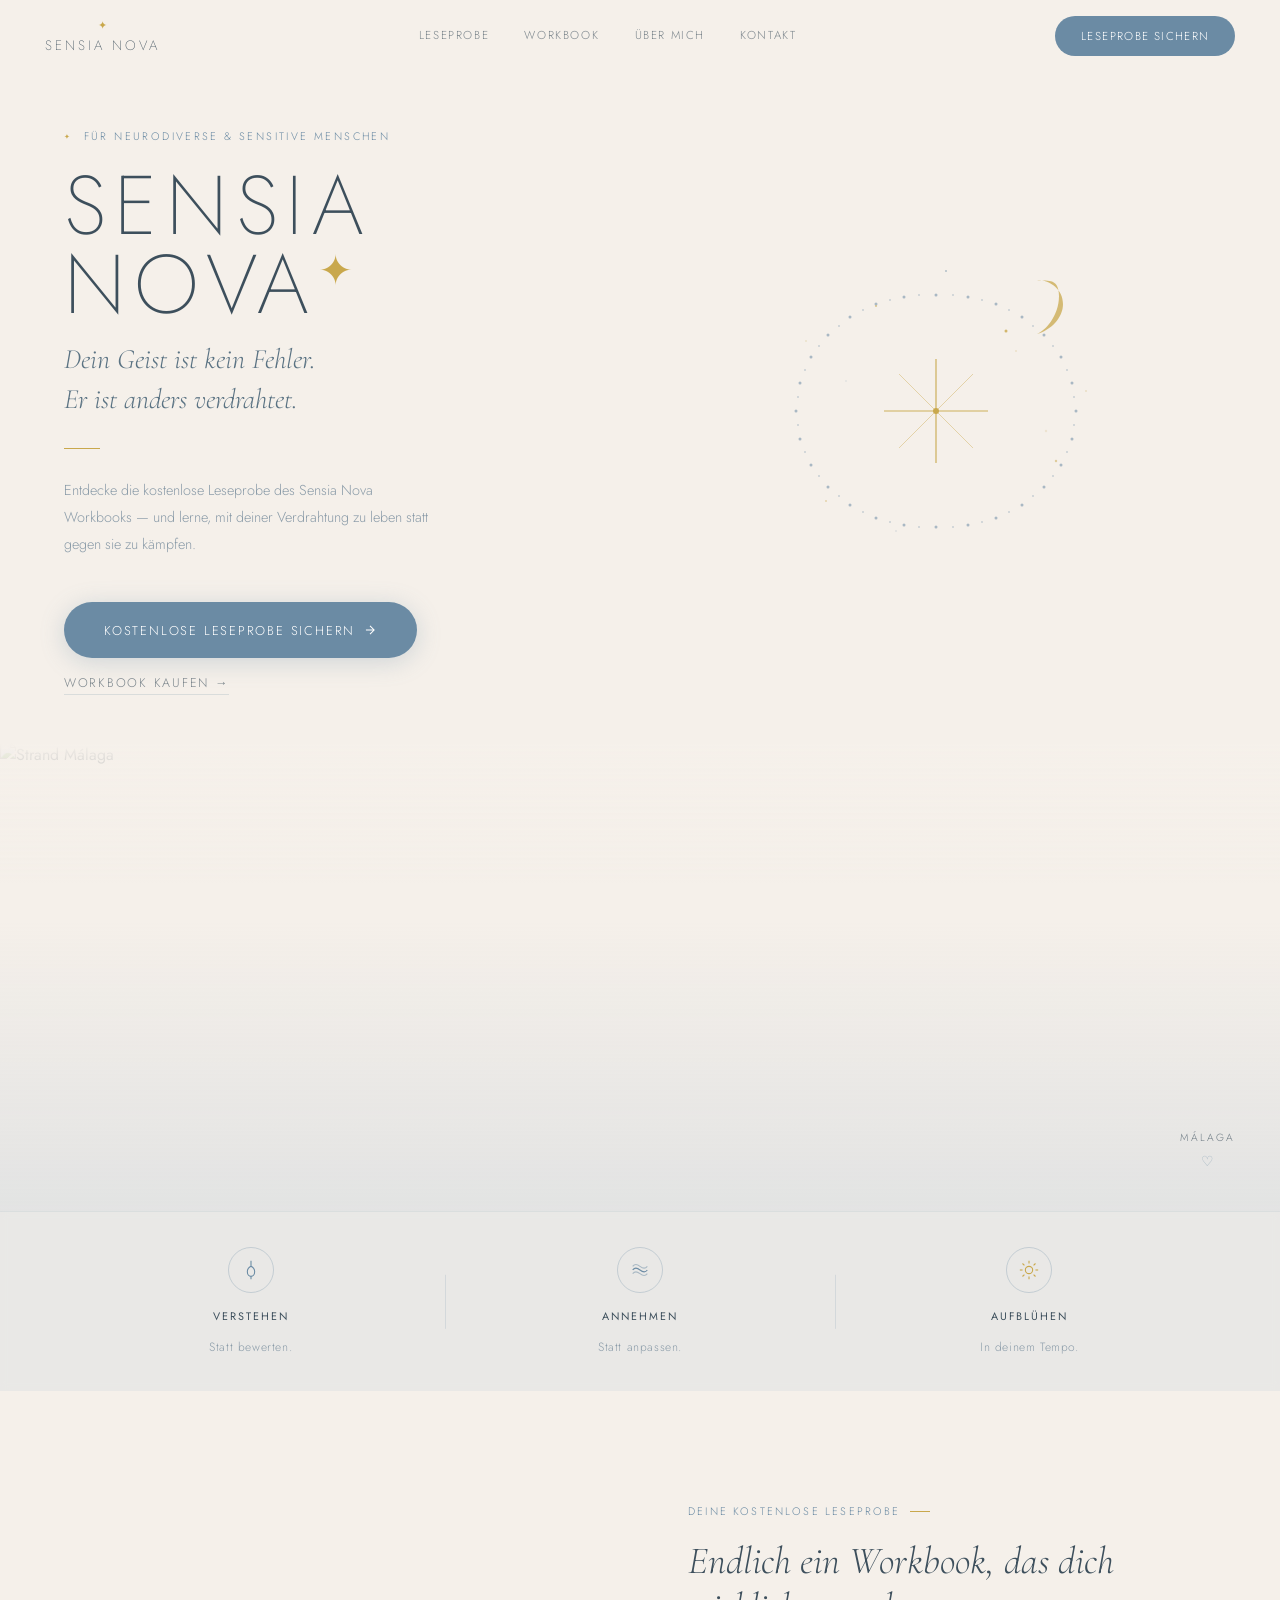
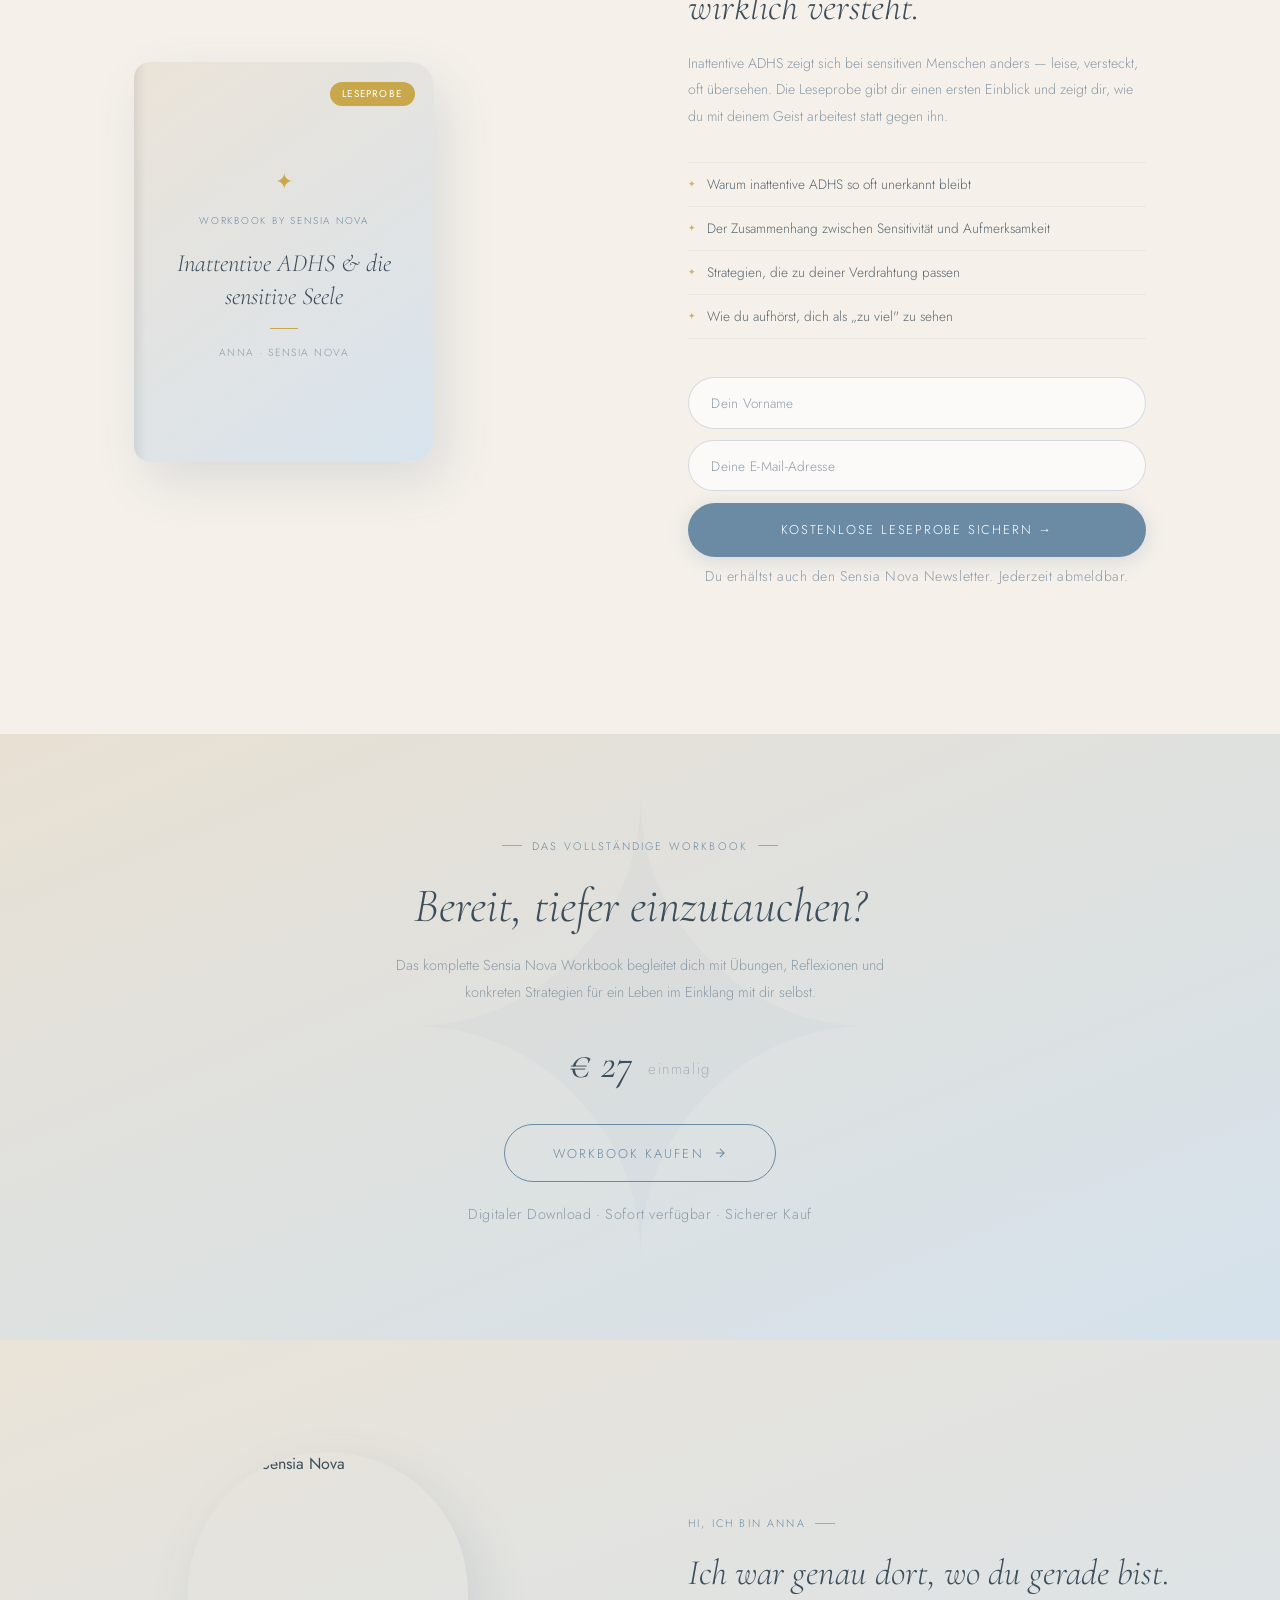
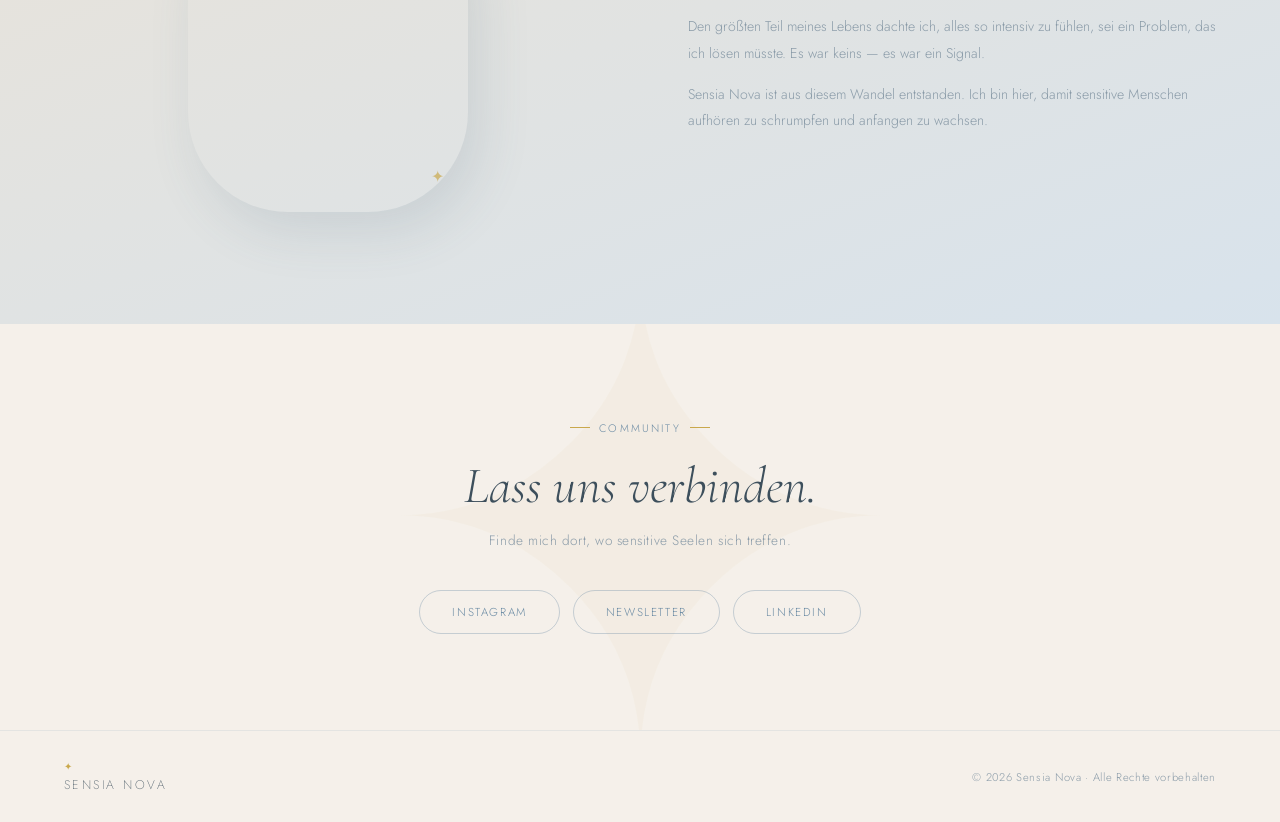
==== index.html @ acb49c39 "Improve Sensia Nova landing page for conversion - More emotional hero headline with Cormorant italic" ====
<!DOCTYPE html>
<html lang="de">
<head>
<meta charset="UTF-8"/>
<meta name="viewport" content="width=device-width, initial-scale=1.0"/>
<meta name="description" content="Sensia Nova – Für neurodiverse und sensitive Menschen. Kostenlose Workbook-Leseprobe sichern."/>
<title>Sensia Nova – Für sensitive & neurodiverse Menschen</title>
<link rel="preconnect" href="https://fonts.googleapis.com"/>
<link rel="preconnect" href="https://fonts.gstatic.com" crossorigin/>
<link href="https://fonts.googleapis.com/css2?family=Cormorant+Garamond:ital,wght@0,300;0,400;1,300&family=Jost:wght@200;300;400&display=swap" rel="stylesheet"/>
<style>
/* ============================================================
   RESET & VARIABLES
   ============================================================ */
*{margin:0;padding:0;box-sizing:border-box}
:root{
  --cream:#F5F0EA;
  --cream2:#EDE7DE;
  --blue-slate:#6B8BA4;
  --blue-dark:#4A6578;
  --gold:#C9A84C;
  --gold-light:#E8D5A0;
  --text:#3D4F5C;
  --muted:#8A9BA8;
  --nav-h:72px;
}
html{scroll-behavior:smooth}
body{font-family:'Jost',sans-serif;background:var(--cream);color:var(--text);overflow-x:hidden}

/* ============================================================
   SCROLL ANIMATIONS
   ============================================================ */
.fade-up{
  opacity:0;
  transform:translateY(24px);
  transition:opacity 0.65s ease, transform 0.65s ease;
}
.fade-up.visible{opacity:1;transform:translateY(0)}

/* staggered siblings */
.fade-up:nth-child(2){transition-delay:0.08s}
.fade-up:nth-child(3){transition-delay:0.16s}
.fade-up:nth-child(4){transition-delay:0.24s}
.fade-up:nth-child(5){transition-delay:0.32s}

@media(prefers-reduced-motion:reduce){
  .fade-up{opacity:1;transform:none;transition:none}
}

/* ============================================================
   NAVIGATION — sticky, blurs on scroll
   ============================================================ */
nav{
  position:fixed;top:0;left:0;right:0;z-index:200;
  height:var(--nav-h);
  padding:0 2.8rem;
  display:flex;align-items:center;justify-content:space-between;
  background:rgba(245,240,234,0);
  backdrop-filter:blur(0px);
  transition:background 0.35s, backdrop-filter 0.35s, box-shadow 0.35s;
}
nav.scrolled{
  background:rgba(245,240,234,0.93);
  backdrop-filter:blur(14px);
  box-shadow:0 1px 0 rgba(107,139,164,0.12);
}

.nav-brand{display:flex;flex-direction:column;align-items:flex-start;gap:0;text-decoration:none}
.nav-star{color:var(--gold);font-size:0.7rem;margin-bottom:0.1rem;display:block;text-align:center;width:100%}
.nav-logo{font-family:'Jost',sans-serif;font-weight:200;font-size:0.85rem;letter-spacing:0.22em;text-transform:uppercase;color:var(--text)}

.nav-links{display:flex;gap:2.2rem;align-items:center}
.nav-links a{
  font-size:0.72rem;font-weight:300;letter-spacing:0.14em;text-transform:uppercase;
  color:var(--text);text-decoration:none;opacity:0.65;
  transition:opacity 0.2s;
  position:relative;padding-bottom:3px;
}
.nav-links a::after{
  content:'';position:absolute;bottom:0;left:0;right:0;height:1px;
  background:var(--gold);transform:scaleX(0);transform-origin:left;
  transition:transform 0.25s;
}
.nav-links a:hover{opacity:1}
.nav-links a.active{opacity:1}
.nav-links a.active::after{transform:scaleX(1)}

.nav-cta-link{
  background:var(--blue-slate);color:#fff;
  font-size:0.72rem;font-weight:300;letter-spacing:0.12em;text-transform:uppercase;
  padding:0.72rem 1.6rem;border-radius:999px;text-decoration:none;
  transition:background 0.2s, transform 0.2s;white-space:nowrap;
}
.nav-cta-link:hover{background:var(--blue-dark);transform:translateY(-1px)}

/* Hamburger */
.hamburger{
  display:none;flex-direction:column;gap:5px;
  cursor:pointer;padding:6px;background:none;border:none;
}
.hamburger span{
  display:block;width:22px;height:1px;
  background:var(--text);
  transition:transform 0.26s, opacity 0.26s;
}
.hamburger.open span:nth-child(1){transform:translateY(6px) rotate(45deg)}
.hamburger.open span:nth-child(2){opacity:0;transform:scaleX(0)}
.hamburger.open span:nth-child(3){transform:translateY(-6px) rotate(-45deg)}

/* Mobile drawer — uses visibility so CSS transitions work */
.nav-drawer{
  display:flex;flex-direction:column;gap:1.6rem;
  position:fixed;top:var(--nav-h);left:0;right:0;z-index:199;
  background:rgba(245,240,234,0.97);backdrop-filter:blur(16px);
  padding:2rem 2rem 2.5rem;
  border-bottom:1px solid rgba(107,139,164,0.12);
  visibility:hidden;opacity:0;transform:translateY(-6px);
  transition:opacity 0.22s, transform 0.22s, visibility 0.22s;
  pointer-events:none;
}
.nav-drawer.open{visibility:visible;opacity:1;transform:translateY(0);pointer-events:all}
.nav-drawer a{
  font-size:0.9rem;font-weight:300;letter-spacing:0.14em;text-transform:uppercase;
  color:var(--text);text-decoration:none;opacity:0.75;
}
.nav-drawer .nav-cta-link{text-align:center;margin-top:0.5rem;padding:1rem}

/* ============================================================
   HERO
   ============================================================ */
.hero{position:relative;display:flex;flex-direction:column;overflow:hidden}

.hero-top{
  padding:calc(var(--nav-h) + 3.5rem) 4rem 3rem;
  display:grid;grid-template-columns:1fr 1fr;
  align-items:center;gap:2rem;
  position:relative;z-index:2;
}

/* Emotional headline area */
.hero-eyebrow{
  font-size:0.68rem;font-weight:300;letter-spacing:0.22em;text-transform:uppercase;
  color:var(--blue-slate);margin-bottom:1.4rem;
  display:flex;align-items:center;gap:0.7rem;
}
.hero-eyebrow::before{content:'✦';color:var(--gold);font-size:0.65em}

.hero-title{
  font-family:'Jost',sans-serif;font-weight:200;
  font-size:clamp(3.2rem,6.5vw,5.5rem);
  line-height:0.95;letter-spacing:0.1em;text-transform:uppercase;
  color:var(--text);margin-bottom:1rem;
}
.hero-title-star{color:var(--gold);font-size:0.5em;vertical-align:super;margin-left:2px}

.hero-subtitle{
  font-family:'Cormorant Garamond',serif;font-style:italic;font-weight:300;
  font-size:clamp(1.25rem,2.2vw,1.75rem);line-height:1.4;
  color:var(--blue-dark);margin-bottom:1.8rem;opacity:0.9;
}

.hero-rule{width:36px;height:1px;background:var(--gold);margin-bottom:1.8rem}

.hero-sub{
  font-size:0.9rem;font-weight:300;color:var(--muted);
  line-height:1.85;margin-bottom:2.8rem;max-width:380px;
}

/* Dual CTAs */
.hero-ctas{display:flex;flex-direction:column;gap:1rem;align-items:flex-start}

.btn-primary{
  display:inline-flex;align-items:center;gap:0.5rem;
  background:var(--blue-slate);color:#fff;
  font-family:'Jost',sans-serif;font-size:0.8rem;font-weight:300;
  letter-spacing:0.14em;text-transform:uppercase;
  padding:1.15rem 2.5rem;border-radius:999px;text-decoration:none;
  transition:background 0.25s, transform 0.2s, box-shadow 0.25s;
  box-shadow:0 4px 24px rgba(107,139,164,0.28);
}
.btn-primary:hover{background:var(--blue-dark);transform:translateY(-2px);box-shadow:0 8px 32px rgba(107,139,164,0.38)}
.btn-primary svg{width:14px;height:14px;flex-shrink:0}

.btn-ghost{
  display:inline-flex;align-items:center;gap:0.4rem;
  color:var(--text);opacity:0.65;
  font-family:'Jost',sans-serif;font-size:0.78rem;font-weight:300;
  letter-spacing:0.14em;text-transform:uppercase;text-decoration:none;
  transition:opacity 0.2s, color 0.2s;
  padding-bottom:2px;
  border-bottom:1px solid rgba(107,139,164,0.3);
}
.btn-ghost:hover{opacity:1;color:var(--blue-dark);border-color:var(--blue-dark)}

/* Celestial column */
.hero-right{
  display:flex;align-items:center;justify-content:center;
  position:relative;height:340px;
}
.celestial{
  position:absolute;top:50%;left:50%;
  transform:translate(-50%,-50%);
  animation:float 9s ease-in-out infinite;
}
@keyframes float{
  0%,100%{transform:translate(-50%,-50%)}
  50%{transform:translate(-50%,calc(-50% - 10px))}
}

/* Beach — significantly taller on desktop */
.hero-beach{
  position:relative;z-index:1;
  height:52vh;min-height:380px;
  overflow:hidden;
}
.hero-beach::before{
  content:'';position:absolute;top:0;left:0;right:0;height:140px;
  background:linear-gradient(to bottom,var(--cream),transparent);
  z-index:2;
}
.beach-img{
  width:100%;height:100%;
  object-fit:cover;object-position:center 22%;
  filter:brightness(1.05) saturate(0.75);
}
.beach-overlay{
  position:absolute;inset:0;
  background:linear-gradient(to bottom,transparent 38%,rgba(180,195,210,0.28) 100%);
  z-index:1;
}
.malaga-tag{
  position:absolute;bottom:2.5rem;right:2.8rem;z-index:3;
  display:flex;flex-direction:column;align-items:center;gap:0.35rem;
}
.malaga-label{font-size:0.65rem;font-weight:300;letter-spacing:0.2em;text-transform:uppercase;color:var(--text);opacity:0.7}
.malaga-heart{color:var(--blue-slate);font-size:0.9rem;opacity:0.55}

/* ============================================================
   PILLARS
   ============================================================ */
.pillars{
  background:rgba(180,200,215,0.18);backdrop-filter:blur(4px);
  padding:2.2rem 3.5rem;
  display:grid;grid-template-columns:repeat(3,1fr);
  border-top:1px solid rgba(107,139,164,0.12);
}
.pillar{display:flex;flex-direction:column;align-items:center;gap:0.9rem;padding:0 1rem;position:relative}
.pillar+.pillar::before{content:'';position:absolute;left:0;top:50%;transform:translateY(-50%);height:50%;width:1px;background:rgba(107,139,164,0.18)}
.pillar-icon{width:46px;height:46px;border-radius:50%;border:1px solid rgba(107,139,164,0.3);display:flex;align-items:center;justify-content:center}
.pillar-title{font-size:0.68rem;font-weight:400;letter-spacing:0.18em;text-transform:uppercase;color:var(--text)}
.pillar-sub{font-size:0.75rem;font-weight:300;color:var(--muted);letter-spacing:0.05em}

/* ============================================================
   FREEBIE / LESEPROBE
   ============================================================ */
.freebie{
  padding:7rem 4rem;
  display:grid;grid-template-columns:1fr 1fr;gap:6rem;
  align-items:center;max-width:1140px;margin:0 auto;
}

.guide-card{
  background:linear-gradient(145deg,#EBE3D8,#D8E4EE);
  border-radius:16px 24px 24px 16px;
  aspect-ratio:3/4;max-width:300px;
  display:flex;flex-direction:column;align-items:center;justify-content:center;
  padding:3rem 2rem;
  position:relative;overflow:hidden;
  box-shadow:12px 20px 52px rgba(74,101,120,0.14);
  transition:transform 0.35s, box-shadow 0.35s;
}
.guide-card:hover{transform:translateY(-5px);box-shadow:12px 30px 64px rgba(74,101,120,0.2)}
.guide-card::before{content:'';position:absolute;left:0;top:0;bottom:0;width:12px;background:linear-gradient(to right,rgba(0,0,0,0.07),transparent)}
.guide-card-star{color:var(--gold);font-size:1.4rem;margin-bottom:1rem}
.guide-card-tag{font-size:0.62rem;font-weight:300;letter-spacing:0.18em;text-transform:uppercase;color:var(--blue-slate);margin-bottom:1.2rem}
.guide-card-title{font-family:'Cormorant Garamond',serif;font-style:italic;font-weight:300;font-size:1.55rem;line-height:1.3;color:var(--text);text-align:center;margin-bottom:1rem}
.guide-card-rule{width:28px;height:1px;background:var(--gold);margin:0 auto 1rem}
.guide-card-by{font-size:0.65rem;font-weight:300;letter-spacing:0.14em;text-transform:uppercase;color:var(--muted)}
.guide-card-badge{
  position:absolute;top:1.2rem;right:1.2rem;
  background:var(--gold);color:#fff;
  font-size:0.62rem;font-weight:400;letter-spacing:0.12em;text-transform:uppercase;
  padding:0.3rem 0.8rem;border-radius:999px;
}

.freebie-text .eyebrow{font-size:0.68rem;font-weight:300;letter-spacing:0.2em;text-transform:uppercase;color:var(--blue-slate);margin-bottom:1.2rem;display:flex;align-items:center;gap:0.6rem}
.freebie-text .eyebrow::after{content:'';display:block;width:20px;height:1px;background:var(--gold)}
.freebie-text h2{font-family:'Cormorant Garamond',serif;font-style:italic;font-weight:300;font-size:clamp(1.9rem,3vw,2.75rem);line-height:1.2;color:var(--text);margin-bottom:1.2rem}
.freebie-text p{font-size:0.88rem;font-weight:300;color:var(--muted);line-height:1.9;margin-bottom:2rem}
.feat-list{list-style:none;margin-bottom:2.4rem}
.feat-list li{font-size:0.85rem;font-weight:300;color:var(--text);padding:0.72rem 0;border-bottom:1px solid rgba(107,139,164,0.1);display:flex;align-items:center;gap:0.7rem;opacity:0.85}
.feat-list li:first-child{border-top:1px solid rgba(107,139,164,0.1)}
.feat-star{color:var(--gold);font-size:0.55rem;flex-shrink:0}

/* Opt-in form */
.optin{display:flex;flex-direction:column;gap:0.7rem}
.optin input{
  font-family:'Jost',sans-serif;font-size:0.85rem;font-weight:300;
  padding:0.92rem 1.4rem;
  border:1px solid rgba(107,139,164,0.28);
  background:rgba(255,255,255,0.65);
  color:var(--text);border-radius:999px;outline:none;
  transition:border-color 0.2s, background 0.2s;letter-spacing:0.02em;
}
.optin input:focus{border-color:var(--blue-slate);background:rgba(255,255,255,0.9)}
.optin input::placeholder{color:var(--muted)}

.btn-optin{
  background:var(--blue-slate);color:#fff;
  font-family:'Jost',sans-serif;font-size:0.8rem;font-weight:300;
  letter-spacing:0.14em;text-transform:uppercase;
  padding:1.1rem 1.6rem;border-radius:999px;border:none;cursor:pointer;
  transition:background 0.25s, transform 0.2s, box-shadow 0.25s;
  box-shadow:0 4px 20px rgba(107,139,164,0.22);
}
.btn-optin:hover{background:var(--blue-dark);transform:translateY(-1px);box-shadow:0 8px 28px rgba(107,139,164,0.32)}
.btn-optin:disabled{opacity:0.55;cursor:not-allowed;transform:none}

.optin-note{font-size:0.7rem;color:var(--muted);font-weight:300;margin-top:0.4rem;text-align:center;letter-spacing:0.04em}

.success-msg{
  display:none;padding:1.5rem;
  background:rgba(201,168,76,0.07);
  border:1px solid rgba(201,168,76,0.25);
  border-radius:14px;text-align:center;
  font-size:0.88rem;color:var(--gold);font-weight:300;
  letter-spacing:0.04em;line-height:1.7;
}
.success-msg a{
  display:inline-block;margin-top:1rem;
  font-size:0.75rem;letter-spacing:0.12em;text-transform:uppercase;
  color:var(--blue-slate);text-decoration:none;
  border-bottom:1px solid rgba(107,139,164,0.35);padding-bottom:2px;
}
.error-msg{
  display:none;padding:0.8rem 1.1rem;
  background:rgba(160,70,70,0.05);
  border:1px solid rgba(160,70,70,0.18);
  border-radius:8px;
  font-size:0.78rem;color:#7A4040;font-weight:300;letter-spacing:0.02em;
}

/* ============================================================
   BUY WORKBOOK
   ============================================================ */
.buy-section{
  background:linear-gradient(158deg,#E8E0D3,#D5E2EC);
  padding:6.5rem 4rem;
  display:flex;flex-direction:column;align-items:center;
  text-align:center;position:relative;overflow:hidden;
}
.buy-section::before{
  content:'✦';position:absolute;top:50%;left:50%;
  transform:translate(-50%,-50%);
  font-size:38rem;color:rgba(107,139,164,0.04);
  pointer-events:none;line-height:1;
}
.buy-eyebrow{
  font-size:0.68rem;font-weight:300;letter-spacing:0.2em;text-transform:uppercase;
  color:var(--blue-slate);margin-bottom:1.4rem;
  display:flex;align-items:center;justify-content:center;gap:0.6rem;
  position:relative;z-index:1;
}
.buy-eyebrow::before,.buy-eyebrow::after{content:'';display:block;width:20px;height:1px;background:var(--gold)}
.buy-section h2{
  font-family:'Cormorant Garamond',serif;font-style:italic;font-weight:300;
  font-size:clamp(2rem,3.8vw,3rem);line-height:1.25;
  color:var(--text);margin-bottom:1rem;
  max-width:620px;position:relative;z-index:1;
}
.buy-section p{
  font-size:0.9rem;font-weight:300;color:var(--muted);
  line-height:1.85;margin-bottom:0.5rem;
  max-width:500px;position:relative;z-index:1;
}
.buy-price{
  font-family:'Cormorant Garamond',serif;font-style:italic;
  font-size:2.6rem;color:var(--text);
  margin:1.6rem 0 2.2rem;position:relative;z-index:1;opacity:0.85;
}
.buy-price span{
  font-size:0.95rem;font-style:normal;
  font-family:'Jost',sans-serif;font-weight:200;
  letter-spacing:0.1em;color:var(--muted);
  vertical-align:middle;margin-left:6px;
}
.btn-buy{
  display:inline-flex;align-items:center;gap:0.6rem;
  border:1.5px solid var(--blue-slate);color:var(--blue-slate);
  font-family:'Jost',sans-serif;font-size:0.8rem;font-weight:300;
  letter-spacing:0.16em;text-transform:uppercase;
  padding:1.15rem 3rem;border-radius:999px;text-decoration:none;
  transition:all 0.25s;position:relative;z-index:1;
}
.btn-buy:hover{background:var(--blue-slate);color:#fff;transform:translateY(-2px);box-shadow:0 8px 32px rgba(107,139,164,0.28)}
.btn-buy svg{width:14px;height:14px;flex-shrink:0}
.buy-note{font-size:0.7rem;color:var(--muted);margin-top:1.2rem;letter-spacing:0.04em;position:relative;z-index:1}

/* ============================================================
   ABOUT
   ============================================================ */
.about{
  background:linear-gradient(160deg,#EAE3D8,#D8E3EC);
  padding:7rem 4rem;
  display:grid;grid-template-columns:1fr 1fr;gap:6rem;
  align-items:center;max-width:100%;
}
.about-img-wrap{display:flex;justify-content:center}
.about-img{
  width:280px;height:360px;
  border-radius:140px 140px 100px 100px;
  overflow:hidden;position:relative;
  box-shadow:12px 20px 52px rgba(74,101,120,0.14);
}
.about-img img{width:100%;height:100%;object-fit:cover;object-position:center top}
.about-img::after{content:'✦';position:absolute;bottom:1.5rem;right:1.5rem;color:rgba(201,168,76,0.7);font-size:1rem}
.about-text .eyebrow{font-size:0.68rem;font-weight:300;letter-spacing:0.2em;text-transform:uppercase;color:var(--blue-slate);margin-bottom:1.2rem;display:flex;align-items:center;gap:0.6rem}
.about-text .eyebrow::after{content:'';display:block;width:20px;height:1px;background:var(--gold)}
.about-text h2{font-family:'Cormorant Garamond',serif;font-style:italic;font-weight:300;font-size:clamp(1.8rem,2.8vw,2.6rem);line-height:1.2;color:var(--text);margin-bottom:1.2rem}
.about-text p{font-size:0.88rem;font-weight:300;color:var(--muted);line-height:1.9;margin-bottom:0.9rem}

/* ============================================================
   CONNECT
   ============================================================ */
.connect{padding:6rem 2rem;text-align:center;background:var(--cream);position:relative;overflow:hidden}
.connect-star-bg{position:absolute;top:50%;left:50%;transform:translate(-50%,-50%);opacity:0.04;font-size:40rem;color:var(--gold);pointer-events:none;line-height:1}
.connect .eyebrow{font-size:0.68rem;font-weight:300;letter-spacing:0.2em;text-transform:uppercase;color:var(--blue-slate);margin-bottom:1.2rem;display:flex;align-items:center;justify-content:center;gap:0.6rem;position:relative;z-index:1}
.connect .eyebrow::before,.connect .eyebrow::after{content:'';display:block;width:20px;height:1px;background:var(--gold)}
.connect h2{font-family:'Cormorant Garamond',serif;font-style:italic;font-weight:300;font-size:clamp(2rem,4vw,3.2rem);color:var(--text);margin-bottom:0.8rem;position:relative;z-index:1}
.connect p{font-size:0.85rem;font-weight:300;color:var(--muted);margin-bottom:2.5rem;letter-spacing:0.04em;position:relative;z-index:1}
.social-row{display:flex;gap:0.8rem;justify-content:center;flex-wrap:wrap;position:relative;z-index:1}
.social-btn{
  color:var(--blue-slate);font-size:0.72rem;font-weight:300;
  letter-spacing:0.14em;text-transform:uppercase;
  padding:0.82rem 2rem;border-radius:999px;text-decoration:none;
  border:1px solid rgba(107,139,164,0.35);
  transition:all 0.25s;
}
.social-btn:hover{background:var(--blue-slate);color:#fff;border-color:var(--blue-slate);transform:translateY(-1px)}

/* ============================================================
   FOOTER
   ============================================================ */
footer{
  padding:1.8rem 4rem;border-top:1px solid rgba(107,139,164,0.12);
  display:flex;align-items:center;justify-content:space-between;
  background:var(--cream);
}
.footer-brand{display:flex;flex-direction:column;align-items:flex-start}
.footer-star{color:var(--gold);font-size:0.6rem;margin-bottom:0.1rem}
.footer-logo{font-size:0.78rem;font-weight:200;letter-spacing:0.2em;text-transform:uppercase;color:var(--text)}
.footer-copy{font-size:0.7rem;color:var(--muted);font-weight:300;letter-spacing:0.06em}

/* ============================================================
   MOBILE — preserve original look, improve UX
   ============================================================ */
@media(max-width:768px){
  :root{--nav-h:60px}

  nav{padding:0 1.2rem}
  .nav-links,.nav-cta-link{display:none}
  .hamburger{display:flex}

  .hero-top{
    grid-template-columns:1fr;
    padding:calc(var(--nav-h) + 2.5rem) 1.6rem 2.2rem;
    gap:0;
  }
  .hero-right{height:270px;margin-bottom:0.5rem}
  .hero-subtitle{font-size:1.2rem}
  .hero-sub{max-width:100%;margin-bottom:2rem}
  .hero-ctas{align-items:stretch;width:100%}
  .btn-primary,.btn-ghost{justify-content:center;text-align:center}
  .btn-primary{padding:1.15rem 1.5rem;width:100%}
  .btn-ghost{width:100%;border:1px solid rgba(107,139,164,0.28);border-radius:999px;padding:0.9rem 1.5rem;justify-content:center;opacity:0.8}

  /* Beach: restore original mobile height */
  .hero-beach{height:280px;min-height:0}

  .pillars{padding:1.5rem 1.2rem}
  .pillar-sub{display:none}

  .freebie{
    grid-template-columns:1fr;
    padding:5rem 1.6rem;gap:2.8rem;max-width:100%;
  }
  .guide-card{max-width:100%;aspect-ratio:unset;padding:2.5rem 2rem}

  .buy-section{padding:5rem 1.6rem}
  .btn-buy{width:100%;justify-content:center}

  .about{
    grid-template-columns:1fr;
    padding:5rem 1.6rem;gap:3rem;max-width:100%;
  }
  .about-img{width:220px;height:280px;margin:0 auto}

  .connect{padding:5rem 1.6rem}
  footer{padding:1.5rem 1.6rem;flex-direction:column;gap:0.8rem;text-align:center}
  .footer-brand{align-items:center}
}

@media(max-width:420px){
  .hero-title{font-size:2.8rem}
  .pillars{grid-template-columns:repeat(3,1fr);gap:0}
}
</style>
</head>
<body>

<!-- NAV -->
<nav id="main-nav">
  <a href="#" class="nav-brand">
    <span class="nav-star">✦</span>
    <span class="nav-logo">Sensia Nova</span>
  </a>
  <div class="nav-links">
    <a href="#leseprobe" data-section="leseprobe">Leseprobe</a>
    <a href="#workbook" data-section="workbook">Workbook</a>
    <a href="#about" data-section="about">Über mich</a>
    <a href="#connect" data-section="connect">Kontakt</a>
  </div>
  <a href="#leseprobe" class="nav-cta-link">Leseprobe sichern</a>
  <button class="hamburger" id="hamburger" aria-label="Menü" aria-expanded="false">
    <span></span><span></span><span></span>
  </button>
</nav>

<!-- MOBILE DRAWER -->
<nav class="nav-drawer" id="nav-drawer" aria-hidden="true">
  <a href="#leseprobe" class="drawer-link">Leseprobe</a>
  <a href="#workbook" class="drawer-link">Workbook</a>
  <a href="#about" class="drawer-link">Über mich</a>
  <a href="#connect" class="drawer-link">Kontakt</a>
  <a href="#leseprobe" class="nav-cta-link">Kostenlose Leseprobe sichern</a>
</nav>

<!-- HERO -->
<section class="hero" id="hero">
  <div class="hero-top">

    <div class="hero-left">
      <div class="hero-eyebrow">Für neurodiverse &amp; sensitive Menschen</div>
      <div class="hero-title">SENSIA<br/>NOVA<span class="hero-title-star">✦</span></div>
      <p class="hero-subtitle">Dein Geist ist kein Fehler.<br/>Er ist anders verdrahtet.</p>
      <div class="hero-rule"></div>
      <p class="hero-sub">Entdecke die kostenlose Leseprobe des Sensia Nova Workbooks — und lerne, mit deiner Verdrahtung zu leben statt gegen sie zu kämpfen.</p>
      <div class="hero-ctas">
        <a href="#leseprobe" class="btn-primary">
          Kostenlose Leseprobe sichern
          <svg viewBox="0 0 24 24" fill="none" stroke="currentColor" stroke-width="1.8"><path d="M5 12h14M12 5l7 7-7 7"/></svg>
        </a>
        <a href="#workbook" class="btn-ghost">Workbook kaufen →</a>
      </div>
    </div>

    <div class="hero-right">
      <!-- Celestial SVG — unchanged from original -->
      <svg class="celestial" width="380" height="380" viewBox="0 0 380 380" fill="none" xmlns="http://www.w3.org/2000/svg">
        <g opacity="0.55">
          <circle cx="330" cy="190" r="1.5" fill="#6B8BA4"/>
          <circle cx="326" cy="162" r="1.5" fill="#6B8BA4"/>
          <circle cx="315" cy="136" r="1.5" fill="#6B8BA4"/>
          <circle cx="298" cy="114" r="1.5" fill="#6B8BA4"/>
          <circle cx="276" cy="96"  r="1.5" fill="#6B8BA4"/>
          <circle cx="250" cy="83"  r="1.5" fill="#6B8BA4"/>
          <circle cx="222" cy="76"  r="1.5" fill="#6B8BA4"/>
          <circle cx="190" cy="74"  r="1.5" fill="#6B8BA4"/>
          <circle cx="158" cy="76"  r="1.5" fill="#6B8BA4"/>
          <circle cx="130" cy="83"  r="1.5" fill="#6B8BA4"/>
          <circle cx="104" cy="96"  r="1.5" fill="#6B8BA4"/>
          <circle cx="82"  cy="114" r="1.5" fill="#6B8BA4"/>
          <circle cx="65"  cy="136" r="1.5" fill="#6B8BA4"/>
          <circle cx="54"  cy="162" r="1.5" fill="#6B8BA4"/>
          <circle cx="50"  cy="190" r="1.5" fill="#6B8BA4"/>
          <circle cx="54"  cy="218" r="1.5" fill="#6B8BA4"/>
          <circle cx="65"  cy="244" r="1.5" fill="#6B8BA4"/>
          <circle cx="82"  cy="266" r="1.5" fill="#6B8BA4"/>
          <circle cx="104" cy="284" r="1.5" fill="#6B8BA4"/>
          <circle cx="130" cy="297" r="1.5" fill="#6B8BA4"/>
          <circle cx="158" cy="304" r="1.5" fill="#6B8BA4"/>
          <circle cx="190" cy="306" r="1.5" fill="#6B8BA4"/>
          <circle cx="222" cy="304" r="1.5" fill="#6B8BA4"/>
          <circle cx="250" cy="297" r="1.5" fill="#6B8BA4"/>
          <circle cx="276" cy="284" r="1.5" fill="#6B8BA4"/>
          <circle cx="298" cy="266" r="1.5" fill="#6B8BA4"/>
          <circle cx="315" cy="244" r="1.5" fill="#6B8BA4"/>
          <circle cx="326" cy="218" r="1.5" fill="#6B8BA4"/>
          <circle cx="328" cy="176" r="1" fill="#6B8BA4" opacity="0.6"/>
          <circle cx="321" cy="149" r="1" fill="#6B8BA4" opacity="0.6"/>
          <circle cx="307" cy="125" r="1" fill="#6B8BA4" opacity="0.6"/>
          <circle cx="287" cy="105" r="1" fill="#6B8BA4" opacity="0.6"/>
          <circle cx="263" cy="89"  r="1" fill="#6B8BA4" opacity="0.6"/>
          <circle cx="236" cy="79"  r="1" fill="#6B8BA4" opacity="0.6"/>
          <circle cx="207" cy="74"  r="1" fill="#6B8BA4" opacity="0.6"/>
          <circle cx="173" cy="74"  r="1" fill="#6B8BA4" opacity="0.6"/>
          <circle cx="144" cy="79"  r="1" fill="#6B8BA4" opacity="0.6"/>
          <circle cx="117" cy="89"  r="1" fill="#6B8BA4" opacity="0.6"/>
          <circle cx="93"  cy="105" r="1" fill="#6B8BA4" opacity="0.6"/>
          <circle cx="73"  cy="125" r="1" fill="#6B8BA4" opacity="0.6"/>
          <circle cx="59"  cy="149" r="1" fill="#6B8BA4" opacity="0.6"/>
          <circle cx="52"  cy="176" r="1" fill="#6B8BA4" opacity="0.6"/>
          <circle cx="52"  cy="204" r="1" fill="#6B8BA4" opacity="0.6"/>
          <circle cx="59"  cy="231" r="1" fill="#6B8BA4" opacity="0.6"/>
          <circle cx="73"  cy="255" r="1" fill="#6B8BA4" opacity="0.6"/>
          <circle cx="93"  cy="275" r="1" fill="#6B8BA4" opacity="0.6"/>
          <circle cx="117" cy="291" r="1" fill="#6B8BA4" opacity="0.6"/>
          <circle cx="144" cy="301" r="1" fill="#6B8BA4" opacity="0.6"/>
          <circle cx="173" cy="306" r="1" fill="#6B8BA4" opacity="0.6"/>
          <circle cx="207" cy="306" r="1" fill="#6B8BA4" opacity="0.6"/>
          <circle cx="236" cy="301" r="1" fill="#6B8BA4" opacity="0.6"/>
          <circle cx="263" cy="291" r="1" fill="#6B8BA4" opacity="0.6"/>
          <circle cx="287" cy="275" r="1" fill="#6B8BA4" opacity="0.6"/>
          <circle cx="307" cy="255" r="1" fill="#6B8BA4" opacity="0.6"/>
          <circle cx="321" cy="231" r="1" fill="#6B8BA4" opacity="0.6"/>
          <circle cx="328" cy="204" r="1" fill="#6B8BA4" opacity="0.6"/>
          <circle cx="270" cy="130" r="1"   fill="#C9A84C" opacity="0.4"/>
          <circle cx="300" cy="210" r="1.2" fill="#C9A84C" opacity="0.3"/>
          <circle cx="150" cy="310" r="1"   fill="#6B8BA4" opacity="0.3"/>
          <circle cx="100" cy="160" r="0.8" fill="#6B8BA4" opacity="0.4"/>
        </g>
        <g transform="translate(190,190)">
          <line x1="0" y1="-52" x2="0" y2="52" stroke="#C9A84C" stroke-width="1.2" opacity="0.9"/>
          <line x1="-52" y1="0" x2="52" y2="0" stroke="#C9A84C" stroke-width="1.2" opacity="0.9"/>
          <line x1="-37" y1="-37" x2="37" y2="37" stroke="#C9A84C" stroke-width="0.7" opacity="0.6"/>
          <line x1="37" y1="-37" x2="-37" y2="37" stroke="#C9A84C" stroke-width="0.7" opacity="0.6"/>
          <circle cx="0" cy="0" r="3" fill="#C9A84C"/>
        </g>
        <g transform="translate(295,75)">
          <path d="M18 0 C18 20,4 35,-4 38 C10 34,22 22,22 8 C22 -6,10 -16,-4 -16 C4 -14,18 -20,18 0Z" fill="#C9A84C" opacity="0.75"/>
        </g>
        <circle cx="260" cy="110" r="1.5" fill="#C9A84C" opacity="0.8"/>
        <circle cx="130" cy="85"  r="1"   fill="#C9A84C" opacity="0.6"/>
        <circle cx="310" cy="240" r="1.2" fill="#C9A84C" opacity="0.5"/>
        <circle cx="80"  cy="280" r="1"   fill="#C9A84C" opacity="0.4"/>
        <circle cx="200" cy="50"  r="1"   fill="#6B8BA4" opacity="0.5"/>
        <circle cx="340" cy="170" r="0.8" fill="#C9A84C" opacity="0.4"/>
        <circle cx="60"  cy="120" r="0.8" fill="#C9A84C" opacity="0.35"/>
      </svg>
    </div>

  </div><!-- /hero-top -->

  <!-- Beach photo — taller on desktop, original height preserved on mobile -->
  <div class="hero-beach">
    <img class="beach-img"
         src="https://res.cloudinary.com/dnisvqb31/image/upload/v1780766809/WhatsApp_Image_2026-06-06_at_19.16.33_osoymn.jpg"
         alt="Strand Málaga"
         loading="lazy"/>
    <div class="beach-overlay"></div>
    <div class="malaga-tag">
      <span class="malaga-label">Málaga</span>
      <span class="malaga-heart">♡</span>
    </div>
  </div>
</section>

<!-- PILLARS -->
<div class="pillars">
  <div class="pillar fade-up">
    <div class="pillar-icon">
      <svg width="22" height="22" viewBox="0 0 24 24" fill="none" stroke="#6B8BA4" stroke-width="1.2">
        <path d="M12 2 L12 8 M12 8 C12 8 8 10 8 14 C8 17 10 19 12 19 C14 19 16 17 16 14 C16 10 12 8 12 8Z"/>
        <line x1="12" y1="19" x2="12" y2="22"/>
      </svg>
    </div>
    <span class="pillar-title">Verstehen</span>
    <span class="pillar-sub">Statt bewerten.</span>
  </div>
  <div class="pillar fade-up">
    <div class="pillar-icon">
      <svg width="22" height="22" viewBox="0 0 24 24" fill="none" stroke="#6B8BA4" stroke-width="1.2">
        <path d="M4 12 Q7 8 12 12 Q17 16 20 12"/>
        <path d="M4 16 Q7 12 12 16 Q17 20 20 16" opacity="0.5"/>
        <path d="M4 8 Q7 4 12 8 Q17 12 20 8" opacity="0.5"/>
      </svg>
    </div>
    <span class="pillar-title">Annehmen</span>
    <span class="pillar-sub">Statt anpassen.</span>
  </div>
  <div class="pillar fade-up">
    <div class="pillar-icon">
      <svg width="22" height="22" viewBox="0 0 24 24" fill="none" stroke="#C9A84C" stroke-width="1.2">
        <circle cx="12" cy="12" r="4"/>
        <line x1="12" y1="2" x2="12" y2="5"/>
        <line x1="12" y1="19" x2="12" y2="22"/>
        <line x1="2" y1="12" x2="5" y2="12"/>
        <line x1="19" y1="12" x2="22" y2="12"/>
        <line x1="4.9" y1="4.9" x2="7" y2="7"/>
        <line x1="17" y1="17" x2="19.1" y2="19.1"/>
        <line x1="19.1" y1="4.9" x2="17" y2="7"/>
        <line x1="7" y1="17" x2="4.9" y2="19.1"/>
      </svg>
    </div>
    <span class="pillar-title">Aufblühen</span>
    <span class="pillar-sub">In deinem Tempo.</span>
  </div>
</div>

<!-- LESEPROBE -->
<section class="freebie" id="leseprobe">
  <div class="guide-card fade-up">
    <div class="guide-card-badge">Leseprobe</div>
    <div class="guide-card-star">✦</div>
    <div class="guide-card-tag">Workbook by Sensia Nova</div>
    <div class="guide-card-title">Inattentive ADHS &amp; die sensitive Seele</div>
    <div class="guide-card-rule"></div>
    <div class="guide-card-by">Anna · Sensia Nova</div>
  </div>
  <div class="freebie-text">
    <div class="eyebrow fade-up">Deine kostenlose Leseprobe</div>
    <h2 class="fade-up">Endlich ein Workbook, das dich wirklich versteht.</h2>
    <p class="fade-up">Inattentive ADHS zeigt sich bei sensitiven Menschen anders — leise, versteckt, oft übersehen. Die Leseprobe gibt dir einen ersten Einblick und zeigt dir, wie du mit deinem Geist arbeitest statt gegen ihn.</p>
    <ul class="feat-list fade-up">
      <li><span class="feat-star">✦</span>Warum inattentive ADHS so oft unerkannt bleibt</li>
      <li><span class="feat-star">✦</span>Der Zusammenhang zwischen Sensitivität und Aufmerksamkeit</li>
      <li><span class="feat-star">✦</span>Strategien, die zu deiner Verdrahtung passen</li>
      <li><span class="feat-star">✦</span>Wie du aufhörst, dich als „zu viel" zu sehen</li>
    </ul>

    <div id="form-wrap">
      <div class="optin">
        <input type="text"  id="name-in"  placeholder="Dein Vorname"          autocomplete="given-name"/>
        <input type="email" id="email-in" placeholder="Deine E-Mail-Adresse"  autocomplete="email"/>
        <button class="btn-optin" id="submit-btn" onclick="subscribe()">
          Kostenlose Leseprobe sichern →
        </button>
      </div>
      <p class="optin-note">Du erhältst auch den Sensia Nova Newsletter. Jederzeit abmeldbar.</p>
      <div class="error-msg" id="error-msg"></div>
    </div>

    <div class="success-msg" id="success-msg">
      ✦ &nbsp;Schau in dein Postfach — deine Leseprobe ist unterwegs.<br/>
      <span style="font-size:0.78rem;opacity:0.7;display:block;margin-top:0.4rem">Bereit für das vollständige Workbook?</span>
      <a href="#workbook">Workbook kaufen →</a>
    </div>
  </div>
</section>

<!-- BUY WORKBOOK -->
<section class="buy-section" id="workbook">
  <div class="buy-eyebrow fade-up">Das vollständige Workbook</div>
  <h2 class="fade-up">Bereit, tiefer einzutauchen?</h2>
  <p class="fade-up">Das komplette Sensia Nova Workbook begleitet dich mit Übungen, Reflexionen und konkreten Strategien für ein Leben im Einklang mit dir selbst.</p>
  <!-- UPDATE price and href before launch -->
  <div class="buy-price fade-up">€ 27 <span>einmalig</span></div>
  <a href="#" class="btn-buy fade-up">
    Workbook kaufen
    <svg width="14" height="14" viewBox="0 0 24 24" fill="none" stroke="currentColor" stroke-width="1.8"><path d="M5 12h14M12 5l7 7-7 7"/></svg>
  </a>
  <p class="buy-note fade-up">Digitaler Download · Sofort verfügbar · Sicherer Kauf</p>
</section>

<!-- ABOUT -->
<section class="about" id="about">
  <div class="about-img-wrap fade-up">
    <div class="about-img">
      <img src="https://res.cloudinary.com/dnisvqb31/image/upload/v1780766809/WhatsApp_Image_2026-06-06_at_19.24.30_mxhvn8.jpg"
           alt="Anna – Sensia Nova"
           loading="lazy"/>
    </div>
  </div>
  <div class="about-text">
    <div class="eyebrow fade-up">Hi, ich bin Anna</div>
    <h2 class="fade-up">Ich war genau dort, wo du gerade bist.</h2>
    <p class="fade-up">Den größten Teil meines Lebens dachte ich, alles so intensiv zu fühlen, sei ein Problem, das ich lösen müsste. Es war keins — es war ein Signal.</p>
    <p class="fade-up">Sensia Nova ist aus diesem Wandel entstanden. Ich bin hier, damit sensitive Menschen aufhören zu schrumpfen und anfangen zu wachsen.</p>
  </div>
</section>

<!-- CONNECT -->
<section class="connect" id="connect">
  <div class="connect-star-bg">✦</div>
  <div class="eyebrow fade-up">Community</div>
  <h2 class="fade-up">Lass uns verbinden.</h2>
  <p class="fade-up">Finde mich dort, wo sensitive Seelen sich treffen.</p>
  <div class="social-row fade-up">
    <a href="#" class="social-btn">Instagram</a>
    <a href="#" class="social-btn">Newsletter</a>
    <a href="#" class="social-btn">LinkedIn</a>
  </div>
</section>

<footer>
  <div class="footer-brand">
    <span class="footer-star">✦</span>
    <span class="footer-logo">Sensia Nova</span>
  </div>
  <div class="footer-copy">© 2026 Sensia Nova · Alle Rechte vorbehalten</div>
</footer>

<script>
/* =====================================================
   NAV — scroll blur + hamburger
   ===================================================== */
(function(){
  var nav    = document.getElementById('main-nav');
  var burger = document.getElementById('hamburger');
  var drawer = document.getElementById('nav-drawer');

  window.addEventListener('scroll', function(){
    nav.classList.toggle('scrolled', window.scrollY > 30);
  }, {passive: true});

  burger.addEventListener('click', function(){
    var open = burger.classList.toggle('open');
    drawer.classList.toggle('open', open);
    burger.setAttribute('aria-expanded', open);
    drawer.setAttribute('aria-hidden', !open);
  });

  document.querySelectorAll('#nav-drawer a').forEach(function(a){
    a.addEventListener('click', function(){
      burger.classList.remove('open');
      drawer.classList.remove('open');
      burger.setAttribute('aria-expanded', 'false');
      drawer.setAttribute('aria-hidden', 'true');
    });
  });
})();

/* =====================================================
   NAV — active section highlight
   ===================================================== */
(function(){
  var links = document.querySelectorAll('.nav-links a[data-section]');
  var obs = new IntersectionObserver(function(entries){
    entries.forEach(function(e){
      if(e.isIntersecting){
        links.forEach(function(l){
          l.classList.toggle('active', l.dataset.section === e.target.id);
        });
      }
    });
  }, {rootMargin: '-30% 0px -60% 0px'});

  document.querySelectorAll('section[id]').forEach(function(s){ obs.observe(s); });
})();

/* =====================================================
   SCROLL ANIMATIONS
   ===================================================== */
(function(){
  if(!window.IntersectionObserver) return;
  var obs = new IntersectionObserver(function(entries){
    entries.forEach(function(e){
      if(e.isIntersecting){
        e.target.classList.add('visible');
        obs.unobserve(e.target);
      }
    });
  }, {rootMargin: '0px 0px -50px 0px', threshold: 0.1});

  document.querySelectorAll('.fade-up').forEach(function(el){ obs.observe(el); });
})();

/* =====================================================
   MAILERLITE FORM
   Replace ML_API_KEY and ML_GROUP_ID with your values.
   Find them at: https://app.mailerlite.com/integrations/api
   ===================================================== */
var ML_API_KEY  = 'YOUR_MAILERLITE_API_KEY';  /* ← replace */
var ML_GROUP_ID = 'YOUR_GROUP_ID';            /* ← replace */

function subscribe(){
  var nameEl  = document.getElementById('name-in');
  var emailEl = document.getElementById('email-in');
  var btn     = document.getElementById('submit-btn');
  var errEl   = document.getElementById('error-msg');
  var name    = nameEl.value.trim();
  var email   = emailEl.value.trim();

  errEl.style.display = 'none';

  if(!name){  showErr('Bitte gib deinen Vornamen ein.');  nameEl.focus();  return; }
  if(!email || !/\S+@\S+\.\S+/.test(email)){
    showErr('Bitte gib eine gültige E-Mail-Adresse ein.'); emailEl.focus(); return;
  }

  btn.disabled = true;
  btn.textContent = 'Einen Moment …';

  fetch('https://connect.mailerlite.com/api/subscribers', {
    method: 'POST',
    headers:{
      'Content-Type':'application/json',
      'Authorization':'Bearer ' + ML_API_KEY,
      'Accept':'application/json'
    },
    body: JSON.stringify({email: email, fields:{name: name}, groups:[ML_GROUP_ID]})
  })
  .then(function(res){
    if(res.ok || res.status === 200 || res.status === 201){
      document.getElementById('form-wrap').style.display   = 'none';
      document.getElementById('success-msg').style.display = 'block';
    } else {
      return res.json().then(function(d){
        showErr(d.message || 'Es ist ein Fehler aufgetreten. Bitte versuch es erneut.');
      });
    }
  })
  .catch(function(){
    showErr('Verbindungsfehler. Bitte versuch es erneut.');
  })
  .finally(function(){
    if(btn.disabled){ btn.disabled = false; btn.textContent = 'Kostenlose Leseprobe sichern →'; }
  });
}

function showErr(msg){
  var el = document.getElementById('error-msg');
  el.textContent = msg;
  el.style.display = 'block';
}

/* Enter-key support */
document.getElementById('name-in').addEventListener('keydown', function(e){
  if(e.key === 'Enter') document.getElementById('email-in').focus();
});
document.getElementById('email-in').addEventListener('keydown', function(e){
  if(e.key === 'Enter') subscribe();
});
</script>
</body>
</html>
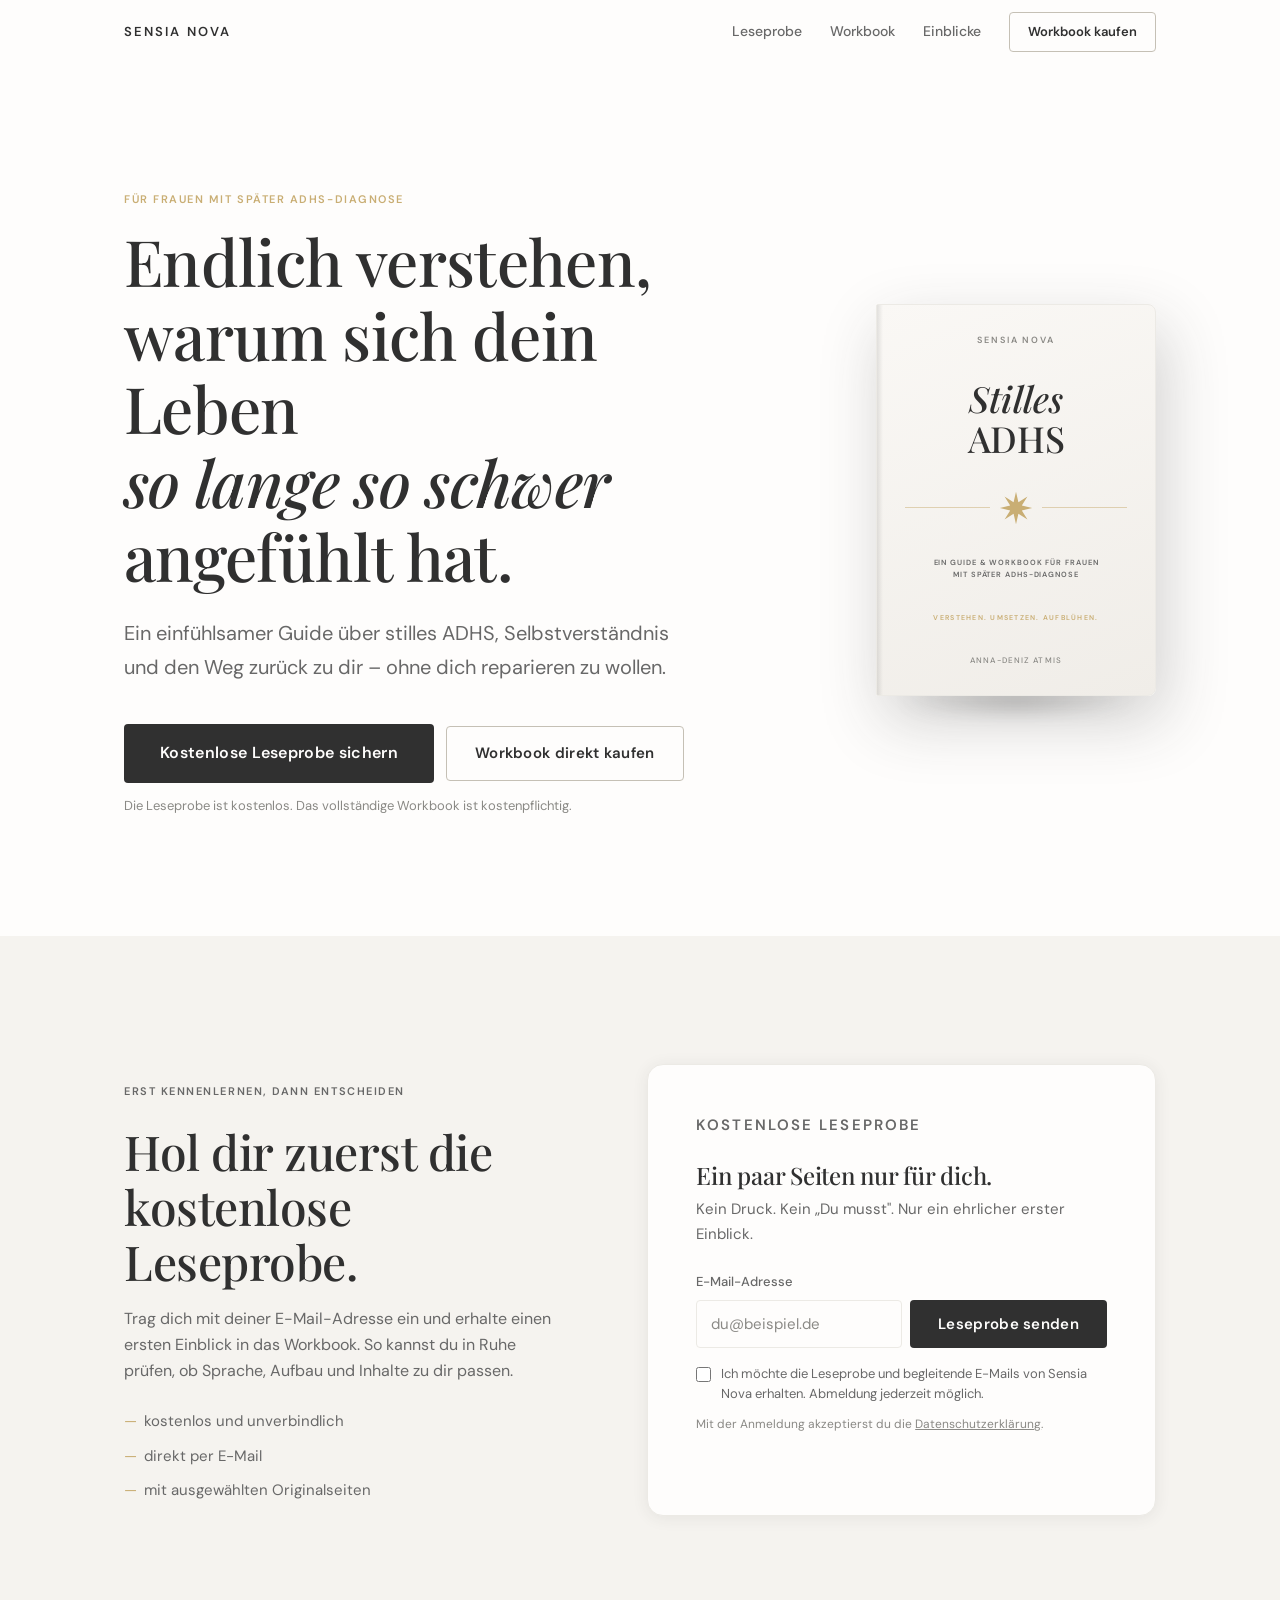
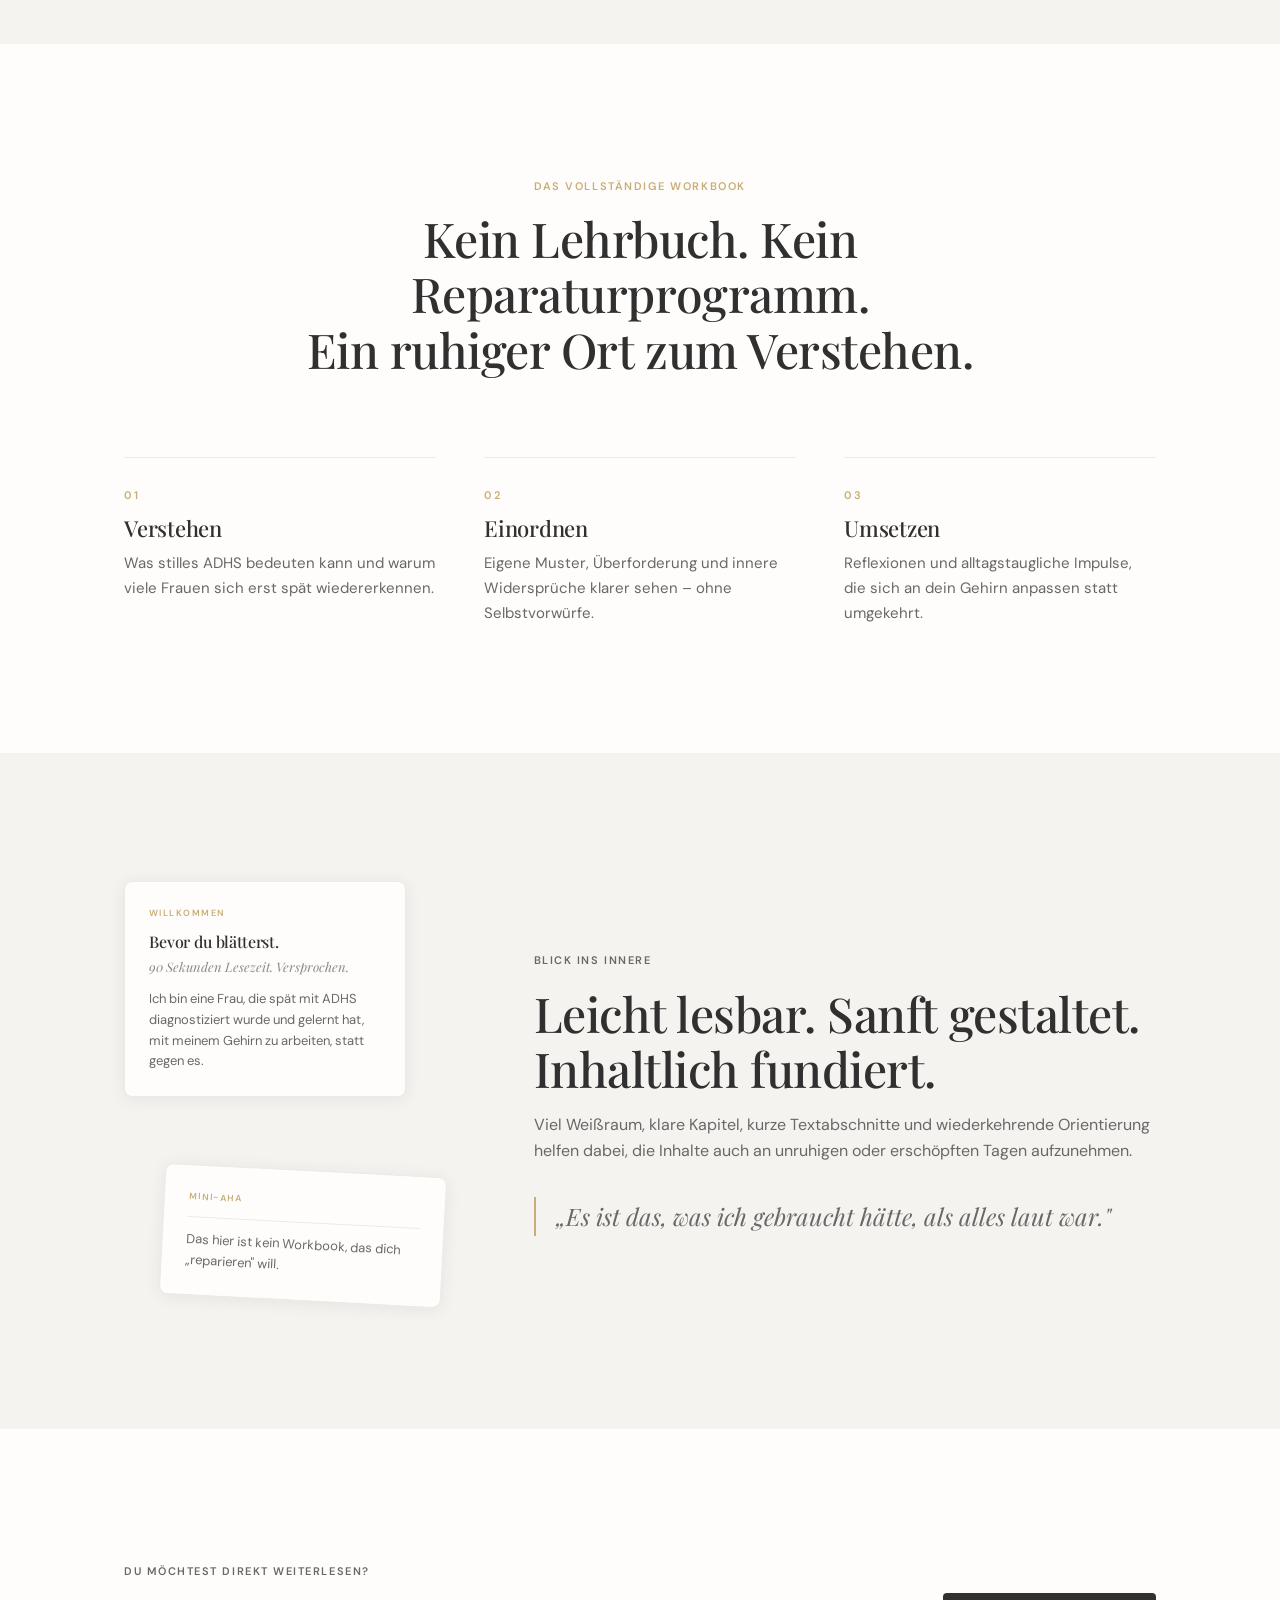
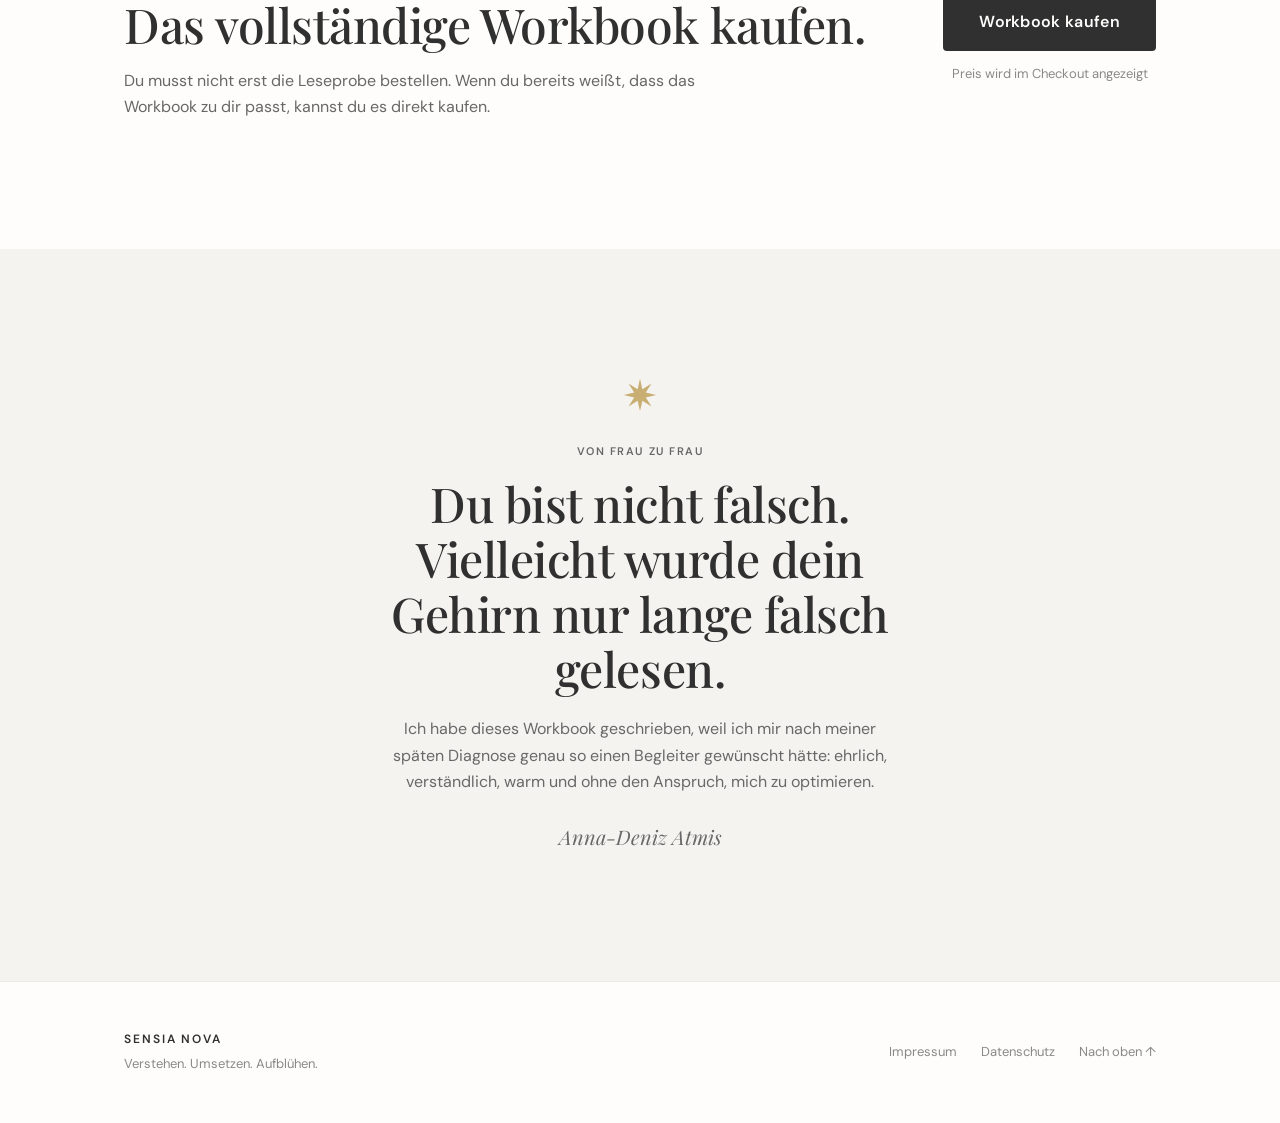
==== commit ccca2680: "Add complete Sensia Nova landing page for Hostinger deployment Production-ready landing page for 'St" ====
--- a/index.html
+++ b/index.html
@@ -1,926 +1,146 @@
-<!DOCTYPE html>
+<!doctype html>
 <html lang="de">
 <head>
-<meta charset="UTF-8"/>
-<meta name="viewport" content="width=device-width, initial-scale=1.0"/>
-<meta name="description" content="Sensia Nova – Für neurodiverse und sensitive Menschen. Kostenlose Workbook-Leseprobe sichern."/>
-<title>Sensia Nova – Für sensitive & neurodiverse Menschen</title>
-<link rel="preconnect" href="https://fonts.googleapis.com"/>
-<link rel="preconnect" href="https://fonts.gstatic.com" crossorigin/>
-<link href="https://fonts.googleapis.com/css2?family=Cormorant+Garamond:ital,wght@0,300;0,400;1,300&family=Jost:wght@200;300;400&display=swap" rel="stylesheet"/>
-<style>
-/* ============================================================
-   RESET & VARIABLES
-   ============================================================ */
-*{margin:0;padding:0;box-sizing:border-box}
-:root{
-  --cream:#F5F0EA;
-  --cream2:#EDE7DE;
-  --blue-slate:#6B8BA4;
-  --blue-dark:#4A6578;
-  --gold:#C9A84C;
-  --gold-light:#E8D5A0;
-  --text:#3D4F5C;
-  --muted:#8A9BA8;
-  --nav-h:72px;
-}
-html{scroll-behavior:smooth}
-body{font-family:'Jost',sans-serif;background:var(--cream);color:var(--text);overflow-x:hidden}
-
-/* ============================================================
-   SCROLL ANIMATIONS
-   ============================================================ */
-.fade-up{
-  opacity:0;
-  transform:translateY(24px);
-  transition:opacity 0.65s ease, transform 0.65s ease;
-}
-.fade-up.visible{opacity:1;transform:translateY(0)}
-
-/* staggered siblings */
-.fade-up:nth-child(2){transition-delay:0.08s}
-.fade-up:nth-child(3){transition-delay:0.16s}
-.fade-up:nth-child(4){transition-delay:0.24s}
-.fade-up:nth-child(5){transition-delay:0.32s}
-
-@media(prefers-reduced-motion:reduce){
-  .fade-up{opacity:1;transform:none;transition:none}
-}
-
-/* ============================================================
-   NAVIGATION — sticky, blurs on scroll
-   ============================================================ */
-nav{
-  position:fixed;top:0;left:0;right:0;z-index:200;
-  height:var(--nav-h);
-  padding:0 2.8rem;
-  display:flex;align-items:center;justify-content:space-between;
-  background:rgba(245,240,234,0);
-  backdrop-filter:blur(0px);
-  transition:background 0.35s, backdrop-filter 0.35s, box-shadow 0.35s;
-}
-nav.scrolled{
-  background:rgba(245,240,234,0.93);
-  backdrop-filter:blur(14px);
-  box-shadow:0 1px 0 rgba(107,139,164,0.12);
-}
-
-.nav-brand{display:flex;flex-direction:column;align-items:flex-start;gap:0;text-decoration:none}
-.nav-star{color:var(--gold);font-size:0.7rem;margin-bottom:0.1rem;display:block;text-align:center;width:100%}
-.nav-logo{font-family:'Jost',sans-serif;font-weight:200;font-size:0.85rem;letter-spacing:0.22em;text-transform:uppercase;color:var(--text)}
-
-.nav-links{display:flex;gap:2.2rem;align-items:center}
-.nav-links a{
-  font-size:0.72rem;font-weight:300;letter-spacing:0.14em;text-transform:uppercase;
-  color:var(--text);text-decoration:none;opacity:0.65;
-  transition:opacity 0.2s;
-  position:relative;padding-bottom:3px;
-}
-.nav-links a::after{
-  content:'';position:absolute;bottom:0;left:0;right:0;height:1px;
-  background:var(--gold);transform:scaleX(0);transform-origin:left;
-  transition:transform 0.25s;
-}
-.nav-links a:hover{opacity:1}
-.nav-links a.active{opacity:1}
-.nav-links a.active::after{transform:scaleX(1)}
-
-.nav-cta-link{
-  background:var(--blue-slate);color:#fff;
-  font-size:0.72rem;font-weight:300;letter-spacing:0.12em;text-transform:uppercase;
-  padding:0.72rem 1.6rem;border-radius:999px;text-decoration:none;
-  transition:background 0.2s, transform 0.2s;white-space:nowrap;
-}
-.nav-cta-link:hover{background:var(--blue-dark);transform:translateY(-1px)}
-
-/* Hamburger */
-.hamburger{
-  display:none;flex-direction:column;gap:5px;
-  cursor:pointer;padding:6px;background:none;border:none;
-}
-.hamburger span{
-  display:block;width:22px;height:1px;
-  background:var(--text);
-  transition:transform 0.26s, opacity 0.26s;
-}
-.hamburger.open span:nth-child(1){transform:translateY(6px) rotate(45deg)}
-.hamburger.open span:nth-child(2){opacity:0;transform:scaleX(0)}
-.hamburger.open span:nth-child(3){transform:translateY(-6px) rotate(-45deg)}
-
-/* Mobile drawer — uses visibility so CSS transitions work */
-.nav-drawer{
-  display:flex;flex-direction:column;gap:1.6rem;
-  position:fixed;top:var(--nav-h);left:0;right:0;z-index:199;
-  background:rgba(245,240,234,0.97);backdrop-filter:blur(16px);
-  padding:2rem 2rem 2.5rem;
-  border-bottom:1px solid rgba(107,139,164,0.12);
-  visibility:hidden;opacity:0;transform:translateY(-6px);
-  transition:opacity 0.22s, transform 0.22s, visibility 0.22s;
-  pointer-events:none;
-}
-.nav-drawer.open{visibility:visible;opacity:1;transform:translateY(0);pointer-events:all}
-.nav-drawer a{
-  font-size:0.9rem;font-weight:300;letter-spacing:0.14em;text-transform:uppercase;
-  color:var(--text);text-decoration:none;opacity:0.75;
-}
-.nav-drawer .nav-cta-link{text-align:center;margin-top:0.5rem;padding:1rem}
-
-/* ============================================================
-   HERO
-   ============================================================ */
-.hero{position:relative;display:flex;flex-direction:column;overflow:hidden}
-
-.hero-top{
-  padding:calc(var(--nav-h) + 3.5rem) 4rem 3rem;
-  display:grid;grid-template-columns:1fr 1fr;
-  align-items:center;gap:2rem;
-  position:relative;z-index:2;
-}
-
-/* Emotional headline area */
-.hero-eyebrow{
-  font-size:0.68rem;font-weight:300;letter-spacing:0.22em;text-transform:uppercase;
-  color:var(--blue-slate);margin-bottom:1.4rem;
-  display:flex;align-items:center;gap:0.7rem;
-}
-.hero-eyebrow::before{content:'✦';color:var(--gold);font-size:0.65em}
-
-.hero-title{
-  font-family:'Jost',sans-serif;font-weight:200;
-  font-size:clamp(3.2rem,6.5vw,5.5rem);
-  line-height:0.95;letter-spacing:0.1em;text-transform:uppercase;
-  color:var(--text);margin-bottom:1rem;
-}
-.hero-title-star{color:var(--gold);font-size:0.5em;vertical-align:super;margin-left:2px}
-
-.hero-subtitle{
-  font-family:'Cormorant Garamond',serif;font-style:italic;font-weight:300;
-  font-size:clamp(1.25rem,2.2vw,1.75rem);line-height:1.4;
-  color:var(--blue-dark);margin-bottom:1.8rem;opacity:0.9;
-}
-
-.hero-rule{width:36px;height:1px;background:var(--gold);margin-bottom:1.8rem}
-
-.hero-sub{
-  font-size:0.9rem;font-weight:300;color:var(--muted);
-  line-height:1.85;margin-bottom:2.8rem;max-width:380px;
-}
-
-/* Dual CTAs */
-.hero-ctas{display:flex;flex-direction:column;gap:1rem;align-items:flex-start}
-
-.btn-primary{
-  display:inline-flex;align-items:center;gap:0.5rem;
-  background:var(--blue-slate);color:#fff;
-  font-family:'Jost',sans-serif;font-size:0.8rem;font-weight:300;
-  letter-spacing:0.14em;text-transform:uppercase;
-  padding:1.15rem 2.5rem;border-radius:999px;text-decoration:none;
-  transition:background 0.25s, transform 0.2s, box-shadow 0.25s;
-  box-shadow:0 4px 24px rgba(107,139,164,0.28);
-}
-.btn-primary:hover{background:var(--blue-dark);transform:translateY(-2px);box-shadow:0 8px 32px rgba(107,139,164,0.38)}
-.btn-primary svg{width:14px;height:14px;flex-shrink:0}
-
-.btn-ghost{
-  display:inline-flex;align-items:center;gap:0.4rem;
-  color:var(--text);opacity:0.65;
-  font-family:'Jost',sans-serif;font-size:0.78rem;font-weight:300;
-  letter-spacing:0.14em;text-transform:uppercase;text-decoration:none;
-  transition:opacity 0.2s, color 0.2s;
-  padding-bottom:2px;
-  border-bottom:1px solid rgba(107,139,164,0.3);
-}
-.btn-ghost:hover{opacity:1;color:var(--blue-dark);border-color:var(--blue-dark)}
-
-/* Celestial column */
-.hero-right{
-  display:flex;align-items:center;justify-content:center;
-  position:relative;height:340px;
-}
-.celestial{
-  position:absolute;top:50%;left:50%;
-  transform:translate(-50%,-50%);
-  animation:float 9s ease-in-out infinite;
-}
-@keyframes float{
-  0%,100%{transform:translate(-50%,-50%)}
-  50%{transform:translate(-50%,calc(-50% - 10px))}
-}
-
-/* Beach — significantly taller on desktop */
-.hero-beach{
-  position:relative;z-index:1;
-  height:52vh;min-height:380px;
-  overflow:hidden;
-}
-.hero-beach::before{
-  content:'';position:absolute;top:0;left:0;right:0;height:140px;
-  background:linear-gradient(to bottom,var(--cream),transparent);
-  z-index:2;
-}
-.beach-img{
-  width:100%;height:100%;
-  object-fit:cover;object-position:center 22%;
-  filter:brightness(1.05) saturate(0.75);
-}
-.beach-overlay{
-  position:absolute;inset:0;
-  background:linear-gradient(to bottom,transparent 38%,rgba(180,195,210,0.28) 100%);
-  z-index:1;
-}
-.malaga-tag{
-  position:absolute;bottom:2.5rem;right:2.8rem;z-index:3;
-  display:flex;flex-direction:column;align-items:center;gap:0.35rem;
-}
-.malaga-label{font-size:0.65rem;font-weight:300;letter-spacing:0.2em;text-transform:uppercase;color:var(--text);opacity:0.7}
-.malaga-heart{color:var(--blue-slate);font-size:0.9rem;opacity:0.55}
-
-/* ============================================================
-   PILLARS
-   ============================================================ */
-.pillars{
-  background:rgba(180,200,215,0.18);backdrop-filter:blur(4px);
-  padding:2.2rem 3.5rem;
-  display:grid;grid-template-columns:repeat(3,1fr);
-  border-top:1px solid rgba(107,139,164,0.12);
-}
-.pillar{display:flex;flex-direction:column;align-items:center;gap:0.9rem;padding:0 1rem;position:relative}
-.pillar+.pillar::before{content:'';position:absolute;left:0;top:50%;transform:translateY(-50%);height:50%;width:1px;background:rgba(107,139,164,0.18)}
-.pillar-icon{width:46px;height:46px;border-radius:50%;border:1px solid rgba(107,139,164,0.3);display:flex;align-items:center;justify-content:center}
-.pillar-title{font-size:0.68rem;font-weight:400;letter-spacing:0.18em;text-transform:uppercase;color:var(--text)}
-.pillar-sub{font-size:0.75rem;font-weight:300;color:var(--muted);letter-spacing:0.05em}
-
-/* ============================================================
-   FREEBIE / LESEPROBE
-   ============================================================ */
-.freebie{
-  padding:7rem 4rem;
-  display:grid;grid-template-columns:1fr 1fr;gap:6rem;
-  align-items:center;max-width:1140px;margin:0 auto;
-}
-
-.guide-card{
-  background:linear-gradient(145deg,#EBE3D8,#D8E4EE);
-  border-radius:16px 24px 24px 16px;
-  aspect-ratio:3/4;max-width:300px;
-  display:flex;flex-direction:column;align-items:center;justify-content:center;
-  padding:3rem 2rem;
-  position:relative;overflow:hidden;
-  box-shadow:12px 20px 52px rgba(74,101,120,0.14);
-  transition:transform 0.35s, box-shadow 0.35s;
-}
-.guide-card:hover{transform:translateY(-5px);box-shadow:12px 30px 64px rgba(74,101,120,0.2)}
-.guide-card::before{content:'';position:absolute;left:0;top:0;bottom:0;width:12px;background:linear-gradient(to right,rgba(0,0,0,0.07),transparent)}
-.guide-card-star{color:var(--gold);font-size:1.4rem;margin-bottom:1rem}
-.guide-card-tag{font-size:0.62rem;font-weight:300;letter-spacing:0.18em;text-transform:uppercase;color:var(--blue-slate);margin-bottom:1.2rem}
-.guide-card-title{font-family:'Cormorant Garamond',serif;font-style:italic;font-weight:300;font-size:1.55rem;line-height:1.3;color:var(--text);text-align:center;margin-bottom:1rem}
-.guide-card-rule{width:28px;height:1px;background:var(--gold);margin:0 auto 1rem}
-.guide-card-by{font-size:0.65rem;font-weight:300;letter-spacing:0.14em;text-transform:uppercase;color:var(--muted)}
-.guide-card-badge{
-  position:absolute;top:1.2rem;right:1.2rem;
-  background:var(--gold);color:#fff;
-  font-size:0.62rem;font-weight:400;letter-spacing:0.12em;text-transform:uppercase;
-  padding:0.3rem 0.8rem;border-radius:999px;
-}
-
-.freebie-text .eyebrow{font-size:0.68rem;font-weight:300;letter-spacing:0.2em;text-transform:uppercase;color:var(--blue-slate);margin-bottom:1.2rem;display:flex;align-items:center;gap:0.6rem}
-.freebie-text .eyebrow::after{content:'';display:block;width:20px;height:1px;background:var(--gold)}
-.freebie-text h2{font-family:'Cormorant Garamond',serif;font-style:italic;font-weight:300;font-size:clamp(1.9rem,3vw,2.75rem);line-height:1.2;color:var(--text);margin-bottom:1.2rem}
-.freebie-text p{font-size:0.88rem;font-weight:300;color:var(--muted);line-height:1.9;margin-bottom:2rem}
-.feat-list{list-style:none;margin-bottom:2.4rem}
-.feat-list li{font-size:0.85rem;font-weight:300;color:var(--text);padding:0.72rem 0;border-bottom:1px solid rgba(107,139,164,0.1);display:flex;align-items:center;gap:0.7rem;opacity:0.85}
-.feat-list li:first-child{border-top:1px solid rgba(107,139,164,0.1)}
-.feat-star{color:var(--gold);font-size:0.55rem;flex-shrink:0}
-
-/* Opt-in form */
-.optin{display:flex;flex-direction:column;gap:0.7rem}
-.optin input{
-  font-family:'Jost',sans-serif;font-size:0.85rem;font-weight:300;
-  padding:0.92rem 1.4rem;
-  border:1px solid rgba(107,139,164,0.28);
-  background:rgba(255,255,255,0.65);
-  color:var(--text);border-radius:999px;outline:none;
-  transition:border-color 0.2s, background 0.2s;letter-spacing:0.02em;
-}
-.optin input:focus{border-color:var(--blue-slate);background:rgba(255,255,255,0.9)}
-.optin input::placeholder{color:var(--muted)}
-
-.btn-optin{
-  background:var(--blue-slate);color:#fff;
-  font-family:'Jost',sans-serif;font-size:0.8rem;font-weight:300;
-  letter-spacing:0.14em;text-transform:uppercase;
-  padding:1.1rem 1.6rem;border-radius:999px;border:none;cursor:pointer;
-  transition:background 0.25s, transform 0.2s, box-shadow 0.25s;
-  box-shadow:0 4px 20px rgba(107,139,164,0.22);
-}
-.btn-optin:hover{background:var(--blue-dark);transform:translateY(-1px);box-shadow:0 8px 28px rgba(107,139,164,0.32)}
-.btn-optin:disabled{opacity:0.55;cursor:not-allowed;transform:none}
-
-.optin-note{font-size:0.7rem;color:var(--muted);font-weight:300;margin-top:0.4rem;text-align:center;letter-spacing:0.04em}
-
-.success-msg{
-  display:none;padding:1.5rem;
-  background:rgba(201,168,76,0.07);
-  border:1px solid rgba(201,168,76,0.25);
-  border-radius:14px;text-align:center;
-  font-size:0.88rem;color:var(--gold);font-weight:300;
-  letter-spacing:0.04em;line-height:1.7;
-}
-.success-msg a{
-  display:inline-block;margin-top:1rem;
-  font-size:0.75rem;letter-spacing:0.12em;text-transform:uppercase;
-  color:var(--blue-slate);text-decoration:none;
-  border-bottom:1px solid rgba(107,139,164,0.35);padding-bottom:2px;
-}
-.error-msg{
-  display:none;padding:0.8rem 1.1rem;
-  background:rgba(160,70,70,0.05);
-  border:1px solid rgba(160,70,70,0.18);
-  border-radius:8px;
-  font-size:0.78rem;color:#7A4040;font-weight:300;letter-spacing:0.02em;
-}
-
-/* ============================================================
-   BUY WORKBOOK
-   ============================================================ */
-.buy-section{
-  background:linear-gradient(158deg,#E8E0D3,#D5E2EC);
-  padding:6.5rem 4rem;
-  display:flex;flex-direction:column;align-items:center;
-  text-align:center;position:relative;overflow:hidden;
-}
-.buy-section::before{
-  content:'✦';position:absolute;top:50%;left:50%;
-  transform:translate(-50%,-50%);
-  font-size:38rem;color:rgba(107,139,164,0.04);
-  pointer-events:none;line-height:1;
-}
-.buy-eyebrow{
-  font-size:0.68rem;font-weight:300;letter-spacing:0.2em;text-transform:uppercase;
-  color:var(--blue-slate);margin-bottom:1.4rem;
-  display:flex;align-items:center;justify-content:center;gap:0.6rem;
-  position:relative;z-index:1;
-}
-.buy-eyebrow::before,.buy-eyebrow::after{content:'';display:block;width:20px;height:1px;background:var(--gold)}
-.buy-section h2{
-  font-family:'Cormorant Garamond',serif;font-style:italic;font-weight:300;
-  font-size:clamp(2rem,3.8vw,3rem);line-height:1.25;
-  color:var(--text);margin-bottom:1rem;
-  max-width:620px;position:relative;z-index:1;
-}
-.buy-section p{
-  font-size:0.9rem;font-weight:300;color:var(--muted);
-  line-height:1.85;margin-bottom:0.5rem;
-  max-width:500px;position:relative;z-index:1;
-}
-.buy-price{
-  font-family:'Cormorant Garamond',serif;font-style:italic;
-  font-size:2.6rem;color:var(--text);
-  margin:1.6rem 0 2.2rem;position:relative;z-index:1;opacity:0.85;
-}
-.buy-price span{
-  font-size:0.95rem;font-style:normal;
-  font-family:'Jost',sans-serif;font-weight:200;
-  letter-spacing:0.1em;color:var(--muted);
-  vertical-align:middle;margin-left:6px;
-}
-.btn-buy{
-  display:inline-flex;align-items:center;gap:0.6rem;
-  border:1.5px solid var(--blue-slate);color:var(--blue-slate);
-  font-family:'Jost',sans-serif;font-size:0.8rem;font-weight:300;
-  letter-spacing:0.16em;text-transform:uppercase;
-  padding:1.15rem 3rem;border-radius:999px;text-decoration:none;
-  transition:all 0.25s;position:relative;z-index:1;
-}
-.btn-buy:hover{background:var(--blue-slate);color:#fff;transform:translateY(-2px);box-shadow:0 8px 32px rgba(107,139,164,0.28)}
-.btn-buy svg{width:14px;height:14px;flex-shrink:0}
-.buy-note{font-size:0.7rem;color:var(--muted);margin-top:1.2rem;letter-spacing:0.04em;position:relative;z-index:1}
-
-/* ============================================================
-   ABOUT
-   ============================================================ */
-.about{
-  background:linear-gradient(160deg,#EAE3D8,#D8E3EC);
-  padding:7rem 4rem;
-  display:grid;grid-template-columns:1fr 1fr;gap:6rem;
-  align-items:center;max-width:100%;
-}
-.about-img-wrap{display:flex;justify-content:center}
-.about-img{
-  width:280px;height:360px;
-  border-radius:140px 140px 100px 100px;
-  overflow:hidden;position:relative;
-  box-shadow:12px 20px 52px rgba(74,101,120,0.14);
-}
-.about-img img{width:100%;height:100%;object-fit:cover;object-position:center top}
-.about-img::after{content:'✦';position:absolute;bottom:1.5rem;right:1.5rem;color:rgba(201,168,76,0.7);font-size:1rem}
-.about-text .eyebrow{font-size:0.68rem;font-weight:300;letter-spacing:0.2em;text-transform:uppercase;color:var(--blue-slate);margin-bottom:1.2rem;display:flex;align-items:center;gap:0.6rem}
-.about-text .eyebrow::after{content:'';display:block;width:20px;height:1px;background:var(--gold)}
-.about-text h2{font-family:'Cormorant Garamond',serif;font-style:italic;font-weight:300;font-size:clamp(1.8rem,2.8vw,2.6rem);line-height:1.2;color:var(--text);margin-bottom:1.2rem}
-.about-text p{font-size:0.88rem;font-weight:300;color:var(--muted);line-height:1.9;margin-bottom:0.9rem}
-
-/* ============================================================
-   CONNECT
-   ============================================================ */
-.connect{padding:6rem 2rem;text-align:center;background:var(--cream);position:relative;overflow:hidden}
-.connect-star-bg{position:absolute;top:50%;left:50%;transform:translate(-50%,-50%);opacity:0.04;font-size:40rem;color:var(--gold);pointer-events:none;line-height:1}
-.connect .eyebrow{font-size:0.68rem;font-weight:300;letter-spacing:0.2em;text-transform:uppercase;color:var(--blue-slate);margin-bottom:1.2rem;display:flex;align-items:center;justify-content:center;gap:0.6rem;position:relative;z-index:1}
-.connect .eyebrow::before,.connect .eyebrow::after{content:'';display:block;width:20px;height:1px;background:var(--gold)}
-.connect h2{font-family:'Cormorant Garamond',serif;font-style:italic;font-weight:300;font-size:clamp(2rem,4vw,3.2rem);color:var(--text);margin-bottom:0.8rem;position:relative;z-index:1}
-.connect p{font-size:0.85rem;font-weight:300;color:var(--muted);margin-bottom:2.5rem;letter-spacing:0.04em;position:relative;z-index:1}
-.social-row{display:flex;gap:0.8rem;justify-content:center;flex-wrap:wrap;position:relative;z-index:1}
-.social-btn{
-  color:var(--blue-slate);font-size:0.72rem;font-weight:300;
-  letter-spacing:0.14em;text-transform:uppercase;
-  padding:0.82rem 2rem;border-radius:999px;text-decoration:none;
-  border:1px solid rgba(107,139,164,0.35);
-  transition:all 0.25s;
-}
-.social-btn:hover{background:var(--blue-slate);color:#fff;border-color:var(--blue-slate);transform:translateY(-1px)}
-
-/* ============================================================
-   FOOTER
-   ============================================================ */
-footer{
-  padding:1.8rem 4rem;border-top:1px solid rgba(107,139,164,0.12);
-  display:flex;align-items:center;justify-content:space-between;
-  background:var(--cream);
-}
-.footer-brand{display:flex;flex-direction:column;align-items:flex-start}
-.footer-star{color:var(--gold);font-size:0.6rem;margin-bottom:0.1rem}
-.footer-logo{font-size:0.78rem;font-weight:200;letter-spacing:0.2em;text-transform:uppercase;color:var(--text)}
-.footer-copy{font-size:0.7rem;color:var(--muted);font-weight:300;letter-spacing:0.06em}
-
-/* ============================================================
-   MOBILE — preserve original look, improve UX
-   ============================================================ */
-@media(max-width:768px){
-  :root{--nav-h:60px}
-
-  nav{padding:0 1.2rem}
-  .nav-links,.nav-cta-link{display:none}
-  .hamburger{display:flex}
-
-  .hero-top{
-    grid-template-columns:1fr;
-    padding:calc(var(--nav-h) + 2.5rem) 1.6rem 2.2rem;
-    gap:0;
-  }
-  .hero-right{height:270px;margin-bottom:0.5rem}
-  .hero-subtitle{font-size:1.2rem}
-  .hero-sub{max-width:100%;margin-bottom:2rem}
-  .hero-ctas{align-items:stretch;width:100%}
-  .btn-primary,.btn-ghost{justify-content:center;text-align:center}
-  .btn-primary{padding:1.15rem 1.5rem;width:100%}
-  .btn-ghost{width:100%;border:1px solid rgba(107,139,164,0.28);border-radius:999px;padding:0.9rem 1.5rem;justify-content:center;opacity:0.8}
-
-  /* Beach: restore original mobile height */
-  .hero-beach{height:280px;min-height:0}
-
-  .pillars{padding:1.5rem 1.2rem}
-  .pillar-sub{display:none}
-
-  .freebie{
-    grid-template-columns:1fr;
-    padding:5rem 1.6rem;gap:2.8rem;max-width:100%;
-  }
-  .guide-card{max-width:100%;aspect-ratio:unset;padding:2.5rem 2rem}
-
-  .buy-section{padding:5rem 1.6rem}
-  .btn-buy{width:100%;justify-content:center}
-
-  .about{
-    grid-template-columns:1fr;
-    padding:5rem 1.6rem;gap:3rem;max-width:100%;
-  }
-  .about-img{width:220px;height:280px;margin:0 auto}
-
-  .connect{padding:5rem 1.6rem}
-  footer{padding:1.5rem 1.6rem;flex-direction:column;gap:0.8rem;text-align:center}
-  .footer-brand{align-items:center}
-}
-
-@media(max-width:420px){
-  .hero-title{font-size:2.8rem}
-  .pillars{grid-template-columns:repeat(3,1fr);gap:0}
-}
-</style>
+  <meta charset="utf-8">
+  <meta name="viewport" content="width=device-width, initial-scale=1">
+  <meta name="description" content="Stilles ADHS – ein Guide und Workbook für Frauen mit später ADHS-Diagnose. Sichere dir die kostenlose Leseprobe oder kaufe das vollständige Workbook direkt.">
+  <title>Stilles ADHS | Sensia Nova</title>
+  <link rel="preconnect" href="https://fonts.googleapis.com">
+  <link rel="preconnect" href="https://fonts.gstatic.com" crossorigin>
+  <link href="https://fonts.googleapis.com/css2?family=DM+Sans:opsz,wght@9..40,400;9..40,500;9..40,600&family=Playfair+Display:ital,wght@0,500;1,400&display=swap" rel="stylesheet">
+  <link rel="stylesheet" href="styles.css">
 </head>
 <body>
+  <a class="skip-link" href="#main">Zum Inhalt springen</a>
+  <header class="site-header" id="top">
+    <div class="nav-wrap">
+      <a class="brand" href="#top" aria-label="Sensia Nova Startseite">SENSIA NOVA</a>
+      <button class="menu-toggle" aria-expanded="false" aria-controls="site-nav"><span></span><span></span><span></span><span class="sr-only">Menü</span></button>
+      <nav id="site-nav" class="site-nav" aria-label="Hauptnavigation">
+        <a href="#leseprobe">Leseprobe</a>
+        <a href="#workbook">Workbook</a>
+        <a href="#inhalt">Einblicke</a>
+        <a class="nav-buy" href="#kaufen">Workbook kaufen</a>
+      </nav>
+    </div>
+  </header>
 
-<!-- NAV -->
-<nav id="main-nav">
-  <a href="#" class="nav-brand">
-    <span class="nav-star">✦</span>
-    <span class="nav-logo">Sensia Nova</span>
-  </a>
-  <div class="nav-links">
-    <a href="#leseprobe" data-section="leseprobe">Leseprobe</a>
-    <a href="#workbook" data-section="workbook">Workbook</a>
-    <a href="#about" data-section="about">Über mich</a>
-    <a href="#connect" data-section="connect">Kontakt</a>
-  </div>
-  <a href="#leseprobe" class="nav-cta-link">Leseprobe sichern</a>
-  <button class="hamburger" id="hamburger" aria-label="Menü" aria-expanded="false">
-    <span></span><span></span><span></span>
-  </button>
-</nav>
+  <main id="main">
+    <section class="hero section-shell">
+      <div class="hero-copy reveal">
+        <p class="eyebrow">Für Frauen mit später ADHS-Diagnose</p>
+        <h1>Endlich verstehen,<br>warum sich dein Leben<br><em>so lange so schwer</em> angefühlt hat.</h1>
+        <p class="lead">Ein einfühlsamer Guide über stilles ADHS, Selbstverständnis und den Weg zurück zu dir – ohne dich reparieren zu wollen.</p>
+        <div class="hero-actions">
+          <a class="button button-primary button-large" href="#leseprobe">Kostenlose Leseprobe sichern</a>
+          <a class="button button-secondary" href="#kaufen">Workbook direkt kaufen</a>
+        </div>
+        <p class="microcopy">Die Leseprobe ist kostenlos. Das vollständige Workbook ist kostenpflichtig.</p>
+      </div>
 
-<!-- MOBILE DRAWER -->
-<nav class="nav-drawer" id="nav-drawer" aria-hidden="true">
-  <a href="#leseprobe" class="drawer-link">Leseprobe</a>
-  <a href="#workbook" class="drawer-link">Workbook</a>
-  <a href="#about" class="drawer-link">Über mich</a>
-  <a href="#connect" class="drawer-link">Kontakt</a>
-  <a href="#leseprobe" class="nav-cta-link">Kostenlose Leseprobe sichern</a>
-</nav>
+      <div class="book-stage reveal" aria-label="Cover des Workbooks Stilles ADHS">
+        <div class="book-shadow"></div>
+        <article class="book-cover">
+          <div class="cover-brand">SENSIA NOVA</div>
+          <div class="cover-title"><em>Stilles</em> ADHS</div>
+          <div class="cover-ornament"><span></span><img src="assets/gold-star.svg" alt=""><span></span></div>
+          <div class="cover-subtitle">EIN GUIDE &amp; WORKBOOK FÜR FRAUEN<br>MIT SPÄTER ADHS-DIAGNOSE</div>
+          <div class="cover-bottom">VERSTEHEN. UMSETZEN. AUFBLÜHEN.</div>
+          <div class="cover-author">ANNA-DENIZ ATMIS</div>
+        </article>
+      </div>
+    </section>
 
-<!-- HERO -->
-<section class="hero" id="hero">
-  <div class="hero-top">
+    <section id="leseprobe" class="sample-section">
+      <div class="section-shell sample-grid">
+        <div class="sample-copy reveal">
+          <p class="eyebrow">Erst kennenlernen, dann entscheiden</p>
+          <h2>Hol dir zuerst die kostenlose Leseprobe.</h2>
+          <p>Trag dich mit deiner E-Mail-Adresse ein und erhalte einen ersten Einblick in das Workbook. So kannst du in Ruhe prüfen, ob Sprache, Aufbau und Inhalte zu dir passen.</p>
+          <ul class="quiet-list">
+            <li>kostenlos und unverbindlich</li>
+            <li>direkt per E-Mail</li>
+            <li>mit ausgewählten Originalseiten</li>
+          </ul>
+        </div>
+        <div class="signup-card reveal">
+          <p class="card-kicker">Kostenlose Leseprobe</p>
+          <h3>Ein paar Seiten nur für dich.</h3>
+          <p>Kein Druck. Kein „Du musst". Nur ein ehrlicher erster Einblick.</p>
+          <div id="mailerlite-form">
+            <form class="sample-form" id="sample-form" novalidate>
+              <label for="email">E-Mail-Adresse</label>
+              <div class="form-row">
+                <input id="email" name="email" type="email" autocomplete="email" placeholder="du@beispiel.de" required>
+                <button class="button button-primary" type="submit">Leseprobe senden</button>
+              </div>
+              <label class="consent"><input type="checkbox" required><span>Ich möchte die Leseprobe und begleitende E-Mails von Sensia Nova erhalten. Abmeldung jederzeit möglich.</span></label>
+              <p class="form-note">Mit der Anmeldung akzeptierst du die <a href="datenschutz.html">Datenschutzerklärung</a>.</p>
+              <p class="form-status" role="status" aria-live="polite"></p>
+            </form>
+          </div>
+        </div>
+      </div>
+    </section>
 
-    <div class="hero-left">
-      <div class="hero-eyebrow">Für neurodiverse &amp; sensitive Menschen</div>
-      <div class="hero-title">SENSIA<br/>NOVA<span class="hero-title-star">✦</span></div>
-      <p class="hero-subtitle">Dein Geist ist kein Fehler.<br/>Er ist anders verdrahtet.</p>
-      <div class="hero-rule"></div>
-      <p class="hero-sub">Entdecke die kostenlose Leseprobe des Sensia Nova Workbooks — und lerne, mit deiner Verdrahtung zu leben statt gegen sie zu kämpfen.</p>
-      <div class="hero-ctas">
-        <a href="#leseprobe" class="btn-primary">
-          Kostenlose Leseprobe sichern
-          <svg viewBox="0 0 24 24" fill="none" stroke="currentColor" stroke-width="1.8"><path d="M5 12h14M12 5l7 7-7 7"/></svg>
-        </a>
-        <a href="#workbook" class="btn-ghost">Workbook kaufen →</a>
+    <section id="workbook" class="editorial-section section-shell">
+      <div class="section-heading reveal">
+        <p class="eyebrow">Das vollständige Workbook</p>
+        <h2>Kein Lehrbuch. Kein Reparaturprogramm.<br>Ein ruhiger Ort zum Verstehen.</h2>
       </div>
+      <div class="editorial-grid">
+        <div class="editorial-item reveal"><span>01</span><h3>Verstehen</h3><p>Was stilles ADHS bedeuten kann und warum viele Frauen sich erst spät wiedererkennen.</p></div>
+        <div class="editorial-item reveal"><span>02</span><h3>Einordnen</h3><p>Eigene Muster, Überforderung und innere Widersprüche klarer sehen – ohne Selbstvorwürfe.</p></div>
+        <div class="editorial-item reveal"><span>03</span><h3>Umsetzen</h3><p>Reflexionen und alltagstaugliche Impulse, die sich an dein Gehirn anpassen statt umgekehrt.</p></div>
+      </div>
+    </section>
+
+    <section id="inhalt" class="preview-section">
+      <div class="section-shell preview-grid">
+        <div class="page-stack reveal" aria-hidden="true">
+          <div class="sample-page page-back"><span>MINI-AHA</span><div></div><p>Das hier ist kein Workbook, das dich „reparieren" will.</p></div>
+          <div class="sample-page page-front"><span>WILLKOMMEN</span><h3>Bevor du blätterst.</h3><em>90 Sekunden Lesezeit. Versprochen.</em><p>Ich bin eine Frau, die spät mit ADHS diagnostiziert wurde und gelernt hat, mit meinem Gehirn zu arbeiten, statt gegen es.</p></div>
+        </div>
+        <div class="preview-copy reveal">
+          <p class="eyebrow">Blick ins Innere</p>
+          <h2>Leicht lesbar. Sanft gestaltet. Inhaltlich fundiert.</h2>
+          <p>Viel Weißraum, klare Kapitel, kurze Textabschnitte und wiederkehrende Orientierung helfen dabei, die Inhalte auch an unruhigen oder erschöpften Tagen aufzunehmen.</p>
+          <blockquote>„Es ist das, was ich gebraucht hätte, als alles laut war."</blockquote>
+        </div>
+      </div>
+    </section>
+
+    <section id="kaufen" class="purchase-section section-shell reveal">
+      <div>
+        <p class="eyebrow">Du möchtest direkt weiterlesen?</p>
+        <h2>Das vollständige Workbook kaufen.</h2>
+        <p>Du musst nicht erst die Leseprobe bestellen. Wenn du bereits weißt, dass das Workbook zu dir passt, kannst du es direkt kaufen.</p>
+      </div>
+      <div class="purchase-action">
+        <a id="buy-button" class="button button-primary button-large" href="#">Workbook kaufen</a>
+        <p id="price-label">Preis wird im Checkout angezeigt</p>
+      </div>
+    </section>
+
+    <section class="author-note">
+      <div class="section-shell narrow reveal">
+        <img src="assets/gold-star.svg" alt="" class="small-star">
+        <p class="eyebrow">Von Frau zu Frau</p>
+        <h2>Du bist nicht falsch.<br>Vielleicht wurde dein Gehirn nur lange falsch gelesen.</h2>
+        <p>Ich habe dieses Workbook geschrieben, weil ich mir nach meiner späten Diagnose genau so einen Begleiter gewünscht hätte: ehrlich, verständlich, warm und ohne den Anspruch, mich zu optimieren.</p>
+        <p class="signature">Anna-Deniz Atmis</p>
+      </div>
+    </section>
+  </main>
+
+  <footer>
+    <div class="section-shell footer-inner">
+      <div><strong>SENSIA NOVA</strong><p>Verstehen. Umsetzen. Aufblühen.</p></div>
+      <div class="footer-links"><a href="impressum.html">Impressum</a><a href="datenschutz.html">Datenschutz</a><a href="#top">Nach oben ↑</a></div>
     </div>
+  </footer>
 
-    <div class="hero-right">
-      <!-- Celestial SVG — unchanged from original -->
-      <svg class="celestial" width="380" height="380" viewBox="0 0 380 380" fill="none" xmlns="http://www.w3.org/2000/svg">
-        <g opacity="0.55">
-          <circle cx="330" cy="190" r="1.5" fill="#6B8BA4"/>
-          <circle cx="326" cy="162" r="1.5" fill="#6B8BA4"/>
-          <circle cx="315" cy="136" r="1.5" fill="#6B8BA4"/>
-          <circle cx="298" cy="114" r="1.5" fill="#6B8BA4"/>
-          <circle cx="276" cy="96"  r="1.5" fill="#6B8BA4"/>
-          <circle cx="250" cy="83"  r="1.5" fill="#6B8BA4"/>
-          <circle cx="222" cy="76"  r="1.5" fill="#6B8BA4"/>
-          <circle cx="190" cy="74"  r="1.5" fill="#6B8BA4"/>
-          <circle cx="158" cy="76"  r="1.5" fill="#6B8BA4"/>
-          <circle cx="130" cy="83"  r="1.5" fill="#6B8BA4"/>
-          <circle cx="104" cy="96"  r="1.5" fill="#6B8BA4"/>
-          <circle cx="82"  cy="114" r="1.5" fill="#6B8BA4"/>
-          <circle cx="65"  cy="136" r="1.5" fill="#6B8BA4"/>
-          <circle cx="54"  cy="162" r="1.5" fill="#6B8BA4"/>
-          <circle cx="50"  cy="190" r="1.5" fill="#6B8BA4"/>
-          <circle cx="54"  cy="218" r="1.5" fill="#6B8BA4"/>
-          <circle cx="65"  cy="244" r="1.5" fill="#6B8BA4"/>
-          <circle cx="82"  cy="266" r="1.5" fill="#6B8BA4"/>
-          <circle cx="104" cy="284" r="1.5" fill="#6B8BA4"/>
-          <circle cx="130" cy="297" r="1.5" fill="#6B8BA4"/>
-          <circle cx="158" cy="304" r="1.5" fill="#6B8BA4"/>
-          <circle cx="190" cy="306" r="1.5" fill="#6B8BA4"/>
-          <circle cx="222" cy="304" r="1.5" fill="#6B8BA4"/>
-          <circle cx="250" cy="297" r="1.5" fill="#6B8BA4"/>
-          <circle cx="276" cy="284" r="1.5" fill="#6B8BA4"/>
-          <circle cx="298" cy="266" r="1.5" fill="#6B8BA4"/>
-          <circle cx="315" cy="244" r="1.5" fill="#6B8BA4"/>
-          <circle cx="326" cy="218" r="1.5" fill="#6B8BA4"/>
-          <circle cx="328" cy="176" r="1" fill="#6B8BA4" opacity="0.6"/>
-          <circle cx="321" cy="149" r="1" fill="#6B8BA4" opacity="0.6"/>
-          <circle cx="307" cy="125" r="1" fill="#6B8BA4" opacity="0.6"/>
-          <circle cx="287" cy="105" r="1" fill="#6B8BA4" opacity="0.6"/>
-          <circle cx="263" cy="89"  r="1" fill="#6B8BA4" opacity="0.6"/>
-          <circle cx="236" cy="79"  r="1" fill="#6B8BA4" opacity="0.6"/>
-          <circle cx="207" cy="74"  r="1" fill="#6B8BA4" opacity="0.6"/>
-          <circle cx="173" cy="74"  r="1" fill="#6B8BA4" opacity="0.6"/>
-          <circle cx="144" cy="79"  r="1" fill="#6B8BA4" opacity="0.6"/>
-          <circle cx="117" cy="89"  r="1" fill="#6B8BA4" opacity="0.6"/>
-          <circle cx="93"  cy="105" r="1" fill="#6B8BA4" opacity="0.6"/>
-          <circle cx="73"  cy="125" r="1" fill="#6B8BA4" opacity="0.6"/>
-          <circle cx="59"  cy="149" r="1" fill="#6B8BA4" opacity="0.6"/>
-          <circle cx="52"  cy="176" r="1" fill="#6B8BA4" opacity="0.6"/>
-          <circle cx="52"  cy="204" r="1" fill="#6B8BA4" opacity="0.6"/>
-          <circle cx="59"  cy="231" r="1" fill="#6B8BA4" opacity="0.6"/>
-          <circle cx="73"  cy="255" r="1" fill="#6B8BA4" opacity="0.6"/>
-          <circle cx="93"  cy="275" r="1" fill="#6B8BA4" opacity="0.6"/>
-          <circle cx="117" cy="291" r="1" fill="#6B8BA4" opacity="0.6"/>
-          <circle cx="144" cy="301" r="1" fill="#6B8BA4" opacity="0.6"/>
-          <circle cx="173" cy="306" r="1" fill="#6B8BA4" opacity="0.6"/>
-          <circle cx="207" cy="306" r="1" fill="#6B8BA4" opacity="0.6"/>
-          <circle cx="236" cy="301" r="1" fill="#6B8BA4" opacity="0.6"/>
-          <circle cx="263" cy="291" r="1" fill="#6B8BA4" opacity="0.6"/>
-          <circle cx="287" cy="275" r="1" fill="#6B8BA4" opacity="0.6"/>
-          <circle cx="307" cy="255" r="1" fill="#6B8BA4" opacity="0.6"/>
-          <circle cx="321" cy="231" r="1" fill="#6B8BA4" opacity="0.6"/>
-          <circle cx="328" cy="204" r="1" fill="#6B8BA4" opacity="0.6"/>
-          <circle cx="270" cy="130" r="1"   fill="#C9A84C" opacity="0.4"/>
-          <circle cx="300" cy="210" r="1.2" fill="#C9A84C" opacity="0.3"/>
-          <circle cx="150" cy="310" r="1"   fill="#6B8BA4" opacity="0.3"/>
-          <circle cx="100" cy="160" r="0.8" fill="#6B8BA4" opacity="0.4"/>
-        </g>
-        <g transform="translate(190,190)">
-          <line x1="0" y1="-52" x2="0" y2="52" stroke="#C9A84C" stroke-width="1.2" opacity="0.9"/>
-          <line x1="-52" y1="0" x2="52" y2="0" stroke="#C9A84C" stroke-width="1.2" opacity="0.9"/>
-          <line x1="-37" y1="-37" x2="37" y2="37" stroke="#C9A84C" stroke-width="0.7" opacity="0.6"/>
-          <line x1="37" y1="-37" x2="-37" y2="37" stroke="#C9A84C" stroke-width="0.7" opacity="0.6"/>
-          <circle cx="0" cy="0" r="3" fill="#C9A84C"/>
-        </g>
-        <g transform="translate(295,75)">
-          <path d="M18 0 C18 20,4 35,-4 38 C10 34,22 22,22 8 C22 -6,10 -16,-4 -16 C4 -14,18 -20,18 0Z" fill="#C9A84C" opacity="0.75"/>
-        </g>
-        <circle cx="260" cy="110" r="1.5" fill="#C9A84C" opacity="0.8"/>
-        <circle cx="130" cy="85"  r="1"   fill="#C9A84C" opacity="0.6"/>
-        <circle cx="310" cy="240" r="1.2" fill="#C9A84C" opacity="0.5"/>
-        <circle cx="80"  cy="280" r="1"   fill="#C9A84C" opacity="0.4"/>
-        <circle cx="200" cy="50"  r="1"   fill="#6B8BA4" opacity="0.5"/>
-        <circle cx="340" cy="170" r="0.8" fill="#C9A84C" opacity="0.4"/>
-        <circle cx="60"  cy="120" r="0.8" fill="#C9A84C" opacity="0.35"/>
-      </svg>
-    </div>
-
-  </div><!-- /hero-top -->
-
-  <!-- Beach photo — taller on desktop, original height preserved on mobile -->
-  <div class="hero-beach">
-    <img class="beach-img"
-         src="https://res.cloudinary.com/dnisvqb31/image/upload/v1780766809/WhatsApp_Image_2026-06-06_at_19.16.33_osoymn.jpg"
-         alt="Strand Málaga"
-         loading="lazy"/>
-    <div class="beach-overlay"></div>
-    <div class="malaga-tag">
-      <span class="malaga-label">Málaga</span>
-      <span class="malaga-heart">♡</span>
-    </div>
-  </div>
-</section>
-
-<!-- PILLARS -->
-<div class="pillars">
-  <div class="pillar fade-up">
-    <div class="pillar-icon">
-      <svg width="22" height="22" viewBox="0 0 24 24" fill="none" stroke="#6B8BA4" stroke-width="1.2">
-        <path d="M12 2 L12 8 M12 8 C12 8 8 10 8 14 C8 17 10 19 12 19 C14 19 16 17 16 14 C16 10 12 8 12 8Z"/>
-        <line x1="12" y1="19" x2="12" y2="22"/>
-      </svg>
-    </div>
-    <span class="pillar-title">Verstehen</span>
-    <span class="pillar-sub">Statt bewerten.</span>
-  </div>
-  <div class="pillar fade-up">
-    <div class="pillar-icon">
-      <svg width="22" height="22" viewBox="0 0 24 24" fill="none" stroke="#6B8BA4" stroke-width="1.2">
-        <path d="M4 12 Q7 8 12 12 Q17 16 20 12"/>
-        <path d="M4 16 Q7 12 12 16 Q17 20 20 16" opacity="0.5"/>
-        <path d="M4 8 Q7 4 12 8 Q17 12 20 8" opacity="0.5"/>
-      </svg>
-    </div>
-    <span class="pillar-title">Annehmen</span>
-    <span class="pillar-sub">Statt anpassen.</span>
-  </div>
-  <div class="pillar fade-up">
-    <div class="pillar-icon">
-      <svg width="22" height="22" viewBox="0 0 24 24" fill="none" stroke="#C9A84C" stroke-width="1.2">
-        <circle cx="12" cy="12" r="4"/>
-        <line x1="12" y1="2" x2="12" y2="5"/>
-        <line x1="12" y1="19" x2="12" y2="22"/>
-        <line x1="2" y1="12" x2="5" y2="12"/>
-        <line x1="19" y1="12" x2="22" y2="12"/>
-        <line x1="4.9" y1="4.9" x2="7" y2="7"/>
-        <line x1="17" y1="17" x2="19.1" y2="19.1"/>
-        <line x1="19.1" y1="4.9" x2="17" y2="7"/>
-        <line x1="7" y1="17" x2="4.9" y2="19.1"/>
-      </svg>
-    </div>
-    <span class="pillar-title">Aufblühen</span>
-    <span class="pillar-sub">In deinem Tempo.</span>
-  </div>
-</div>
-
-<!-- LESEPROBE -->
-<section class="freebie" id="leseprobe">
-  <div class="guide-card fade-up">
-    <div class="guide-card-badge">Leseprobe</div>
-    <div class="guide-card-star">✦</div>
-    <div class="guide-card-tag">Workbook by Sensia Nova</div>
-    <div class="guide-card-title">Inattentive ADHS &amp; die sensitive Seele</div>
-    <div class="guide-card-rule"></div>
-    <div class="guide-card-by">Anna · Sensia Nova</div>
-  </div>
-  <div class="freebie-text">
-    <div class="eyebrow fade-up">Deine kostenlose Leseprobe</div>
-    <h2 class="fade-up">Endlich ein Workbook, das dich wirklich versteht.</h2>
-    <p class="fade-up">Inattentive ADHS zeigt sich bei sensitiven Menschen anders — leise, versteckt, oft übersehen. Die Leseprobe gibt dir einen ersten Einblick und zeigt dir, wie du mit deinem Geist arbeitest statt gegen ihn.</p>
-    <ul class="feat-list fade-up">
-      <li><span class="feat-star">✦</span>Warum inattentive ADHS so oft unerkannt bleibt</li>
-      <li><span class="feat-star">✦</span>Der Zusammenhang zwischen Sensitivität und Aufmerksamkeit</li>
-      <li><span class="feat-star">✦</span>Strategien, die zu deiner Verdrahtung passen</li>
-      <li><span class="feat-star">✦</span>Wie du aufhörst, dich als „zu viel" zu sehen</li>
-    </ul>
-
-    <div id="form-wrap">
-      <div class="optin">
-        <input type="text"  id="name-in"  placeholder="Dein Vorname"          autocomplete="given-name"/>
-        <input type="email" id="email-in" placeholder="Deine E-Mail-Adresse"  autocomplete="email"/>
-        <button class="btn-optin" id="submit-btn" onclick="subscribe()">
-          Kostenlose Leseprobe sichern →
-        </button>
-      </div>
-      <p class="optin-note">Du erhältst auch den Sensia Nova Newsletter. Jederzeit abmeldbar.</p>
-      <div class="error-msg" id="error-msg"></div>
-    </div>
-
-    <div class="success-msg" id="success-msg">
-      ✦ &nbsp;Schau in dein Postfach — deine Leseprobe ist unterwegs.<br/>
-      <span style="font-size:0.78rem;opacity:0.7;display:block;margin-top:0.4rem">Bereit für das vollständige Workbook?</span>
-      <a href="#workbook">Workbook kaufen →</a>
-    </div>
-  </div>
-</section>
-
-<!-- BUY WORKBOOK -->
-<section class="buy-section" id="workbook">
-  <div class="buy-eyebrow fade-up">Das vollständige Workbook</div>
-  <h2 class="fade-up">Bereit, tiefer einzutauchen?</h2>
-  <p class="fade-up">Das komplette Sensia Nova Workbook begleitet dich mit Übungen, Reflexionen und konkreten Strategien für ein Leben im Einklang mit dir selbst.</p>
-  <!-- UPDATE price and href before launch -->
-  <div class="buy-price fade-up">€ 27 <span>einmalig</span></div>
-  <a href="#" class="btn-buy fade-up">
-    Workbook kaufen
-    <svg width="14" height="14" viewBox="0 0 24 24" fill="none" stroke="currentColor" stroke-width="1.8"><path d="M5 12h14M12 5l7 7-7 7"/></svg>
-  </a>
-  <p class="buy-note fade-up">Digitaler Download · Sofort verfügbar · Sicherer Kauf</p>
-</section>
-
-<!-- ABOUT -->
-<section class="about" id="about">
-  <div class="about-img-wrap fade-up">
-    <div class="about-img">
-      <img src="https://res.cloudinary.com/dnisvqb31/image/upload/v1780766809/WhatsApp_Image_2026-06-06_at_19.24.30_mxhvn8.jpg"
-           alt="Anna – Sensia Nova"
-           loading="lazy"/>
-    </div>
-  </div>
-  <div class="about-text">
-    <div class="eyebrow fade-up">Hi, ich bin Anna</div>
-    <h2 class="fade-up">Ich war genau dort, wo du gerade bist.</h2>
-    <p class="fade-up">Den größten Teil meines Lebens dachte ich, alles so intensiv zu fühlen, sei ein Problem, das ich lösen müsste. Es war keins — es war ein Signal.</p>
-    <p class="fade-up">Sensia Nova ist aus diesem Wandel entstanden. Ich bin hier, damit sensitive Menschen aufhören zu schrumpfen und anfangen zu wachsen.</p>
-  </div>
-</section>
-
-<!-- CONNECT -->
-<section class="connect" id="connect">
-  <div class="connect-star-bg">✦</div>
-  <div class="eyebrow fade-up">Community</div>
-  <h2 class="fade-up">Lass uns verbinden.</h2>
-  <p class="fade-up">Finde mich dort, wo sensitive Seelen sich treffen.</p>
-  <div class="social-row fade-up">
-    <a href="#" class="social-btn">Instagram</a>
-    <a href="#" class="social-btn">Newsletter</a>
-    <a href="#" class="social-btn">LinkedIn</a>
-  </div>
-</section>
-
-<footer>
-  <div class="footer-brand">
-    <span class="footer-star">✦</span>
-    <span class="footer-logo">Sensia Nova</span>
-  </div>
-  <div class="footer-copy">© 2026 Sensia Nova · Alle Rechte vorbehalten</div>
-</footer>
-
-<script>
-/* =====================================================
-   NAV — scroll blur + hamburger
-   ===================================================== */
-(function(){
-  var nav    = document.getElementById('main-nav');
-  var burger = document.getElementById('hamburger');
-  var drawer = document.getElementById('nav-drawer');
-
-  window.addEventListener('scroll', function(){
-    nav.classList.toggle('scrolled', window.scrollY > 30);
-  }, {passive: true});
-
-  burger.addEventListener('click', function(){
-    var open = burger.classList.toggle('open');
-    drawer.classList.toggle('open', open);
-    burger.setAttribute('aria-expanded', open);
-    drawer.setAttribute('aria-hidden', !open);
-  });
-
-  document.querySelectorAll('#nav-drawer a').forEach(function(a){
-    a.addEventListener('click', function(){
-      burger.classList.remove('open');
-      drawer.classList.remove('open');
-      burger.setAttribute('aria-expanded', 'false');
-      drawer.setAttribute('aria-hidden', 'true');
-    });
-  });
-})();
-
-/* =====================================================
-   NAV — active section highlight
-   ===================================================== */
-(function(){
-  var links = document.querySelectorAll('.nav-links a[data-section]');
-  var obs = new IntersectionObserver(function(entries){
-    entries.forEach(function(e){
-      if(e.isIntersecting){
-        links.forEach(function(l){
-          l.classList.toggle('active', l.dataset.section === e.target.id);
-        });
-      }
-    });
-  }, {rootMargin: '-30% 0px -60% 0px'});
-
-  document.querySelectorAll('section[id]').forEach(function(s){ obs.observe(s); });
-})();
-
-/* =====================================================
-   SCROLL ANIMATIONS
-   ===================================================== */
-(function(){
-  if(!window.IntersectionObserver) return;
-  var obs = new IntersectionObserver(function(entries){
-    entries.forEach(function(e){
-      if(e.isIntersecting){
-        e.target.classList.add('visible');
-        obs.unobserve(e.target);
-      }
-    });
-  }, {rootMargin: '0px 0px -50px 0px', threshold: 0.1});
-
-  document.querySelectorAll('.fade-up').forEach(function(el){ obs.observe(el); });
-})();
-
-/* =====================================================
-   MAILERLITE FORM
-   Replace ML_API_KEY and ML_GROUP_ID with your values.
-   Find them at: https://app.mailerlite.com/integrations/api
-   ===================================================== */
-var ML_API_KEY  = 'YOUR_MAILERLITE_API_KEY';  /* ← replace */
-var ML_GROUP_ID = 'YOUR_GROUP_ID';            /* ← replace */
-
-function subscribe(){
-  var nameEl  = document.getElementById('name-in');
-  var emailEl = document.getElementById('email-in');
-  var btn     = document.getElementById('submit-btn');
-  var errEl   = document.getElementById('error-msg');
-  var name    = nameEl.value.trim();
-  var email   = emailEl.value.trim();
-
-  errEl.style.display = 'none';
-
-  if(!name){  showErr('Bitte gib deinen Vornamen ein.');  nameEl.focus();  return; }
-  if(!email || !/\S+@\S+\.\S+/.test(email)){
-    showErr('Bitte gib eine gültige E-Mail-Adresse ein.'); emailEl.focus(); return;
-  }
-
-  btn.disabled = true;
-  btn.textContent = 'Einen Moment …';
-
-  fetch('https://connect.mailerlite.com/api/subscribers', {
-    method: 'POST',
-    headers:{
-      'Content-Type':'application/json',
-      'Authorization':'Bearer ' + ML_API_KEY,
-      'Accept':'application/json'
-    },
-    body: JSON.stringify({email: email, fields:{name: name}, groups:[ML_GROUP_ID]})
-  })
-  .then(function(res){
-    if(res.ok || res.status === 200 || res.status === 201){
-      document.getElementById('form-wrap').style.display   = 'none';
-      document.getElementById('success-msg').style.display = 'block';
-    } else {
-      return res.json().then(function(d){
-        showErr(d.message || 'Es ist ein Fehler aufgetreten. Bitte versuch es erneut.');
-      });
-    }
-  })
-  .catch(function(){
-    showErr('Verbindungsfehler. Bitte versuch es erneut.');
-  })
-  .finally(function(){
-    if(btn.disabled){ btn.disabled = false; btn.textContent = 'Kostenlose Leseprobe sichern →'; }
-  });
-}
-
-function showErr(msg){
-  var el = document.getElementById('error-msg');
-  el.textContent = msg;
-  el.style.display = 'block';
-}
-
-/* Enter-key support */
-document.getElementById('name-in').addEventListener('keydown', function(e){
-  if(e.key === 'Enter') document.getElementById('email-in').focus();
-});
-document.getElementById('email-in').addEventListener('keydown', function(e){
-  if(e.key === 'Enter') subscribe();
-});
-</script>
+  <script src="config.js"></script>
+  <script src="script.js"></script>
 </body>
 </html>
--- a/styles.css
+++ b/styles.css
@@ -0,0 +1,788 @@
+/* ============================================================
+   SENSIA NOVA – Landing Page Styles
+   Fonts: DM Sans (body) + Playfair Display (headings/display)
+   ============================================================ */
+
+/* ---------- Reset & Base ---------- */
+*, *::before, *::after { box-sizing: border-box; margin: 0; padding: 0; }
+
+:root {
+  --white:      #FEFDFC;
+  --stone-100:  #F5F3EF;
+  --stone-200:  #ECEAE5;
+  --stone-400:  #C5C0B5;
+  --gold:       #C9AE74;
+  --blue:       #A9CCE4;
+  --text:       #303030;
+  --text-2:     #686868;
+  --text-3:     #8A8985;
+
+  --body:    'DM Sans', system-ui, sans-serif;
+  --display: 'Playfair Display', Georgia, serif;
+
+  --max-w: 1160px;
+  --shell-px: clamp(20px, 5vw, 80px);
+  --section-py: clamp(64px, 10vw, 128px);
+
+  --radius-sm: 4px;
+  --radius-md: 8px;
+  --radius-lg: 16px;
+
+  --shadow-card: 0 2px 16px rgba(48,48,48,.08);
+  --shadow-book: 8px 24px 64px rgba(48,48,48,.22);
+
+  --transition: 240ms ease;
+}
+
+html { scroll-behavior: smooth; }
+
+body {
+  font-family: var(--body);
+  font-size: 16px;
+  line-height: 1.65;
+  color: var(--text);
+  background: var(--white);
+  -webkit-font-smoothing: antialiased;
+}
+
+img { max-width: 100%; display: block; }
+a { color: inherit; }
+
+/* ---------- Skip link ---------- */
+.skip-link {
+  position: absolute;
+  left: -9999px;
+  top: 0;
+  padding: 8px 16px;
+  background: var(--text);
+  color: var(--white);
+  font-size: 14px;
+  z-index: 1000;
+  text-decoration: none;
+}
+.skip-link:focus { left: 0; }
+
+/* ---------- Screen-reader only ---------- */
+.sr-only {
+  position: absolute;
+  width: 1px; height: 1px;
+  padding: 0; margin: -1px;
+  overflow: hidden; clip: rect(0,0,0,0);
+  white-space: nowrap; border: 0;
+}
+
+/* ---------- Layout shell ---------- */
+.section-shell {
+  max-width: var(--max-w);
+  margin-inline: auto;
+  padding-inline: var(--shell-px);
+}
+
+/* ---------- Typography ---------- */
+h1, h2, h3 {
+  font-family: var(--display);
+  font-weight: 500;
+  line-height: 1.15;
+  letter-spacing: -.01em;
+}
+
+h1 { font-size: clamp(36px, 5.5vw, 64px); }
+h2 { font-size: clamp(28px, 4vw, 48px); }
+h3 { font-size: clamp(20px, 2.5vw, 28px); }
+
+em { font-style: italic; }
+
+.eyebrow {
+  display: inline-block;
+  font-family: var(--body);
+  font-size: 11px;
+  font-weight: 600;
+  letter-spacing: .14em;
+  text-transform: uppercase;
+  color: var(--gold);
+  margin-bottom: 16px;
+}
+
+.lead {
+  font-size: clamp(17px, 2vw, 20px);
+  color: var(--text-2);
+  line-height: 1.7;
+  max-width: 52ch;
+}
+
+.microcopy {
+  font-size: 13px;
+  color: var(--text-3);
+  margin-top: 12px;
+}
+
+blockquote {
+  font-family: var(--display);
+  font-style: italic;
+  font-size: clamp(18px, 2.2vw, 24px);
+  color: var(--text-2);
+  border-left: 2px solid var(--gold);
+  padding-left: 20px;
+  margin-top: 32px;
+}
+
+/* ---------- Buttons ---------- */
+.button {
+  display: inline-flex;
+  align-items: center;
+  justify-content: center;
+  gap: 8px;
+  font-family: var(--body);
+  font-size: 15px;
+  font-weight: 600;
+  letter-spacing: .02em;
+  text-decoration: none;
+  border: none;
+  border-radius: var(--radius-sm);
+  cursor: pointer;
+  transition: background var(--transition), color var(--transition), box-shadow var(--transition), transform var(--transition);
+  white-space: nowrap;
+  padding: 14px 28px;
+}
+
+.button-primary {
+  background: var(--text);
+  color: var(--white);
+}
+.button-primary:hover {
+  background: #1a1a1a;
+  box-shadow: 0 4px 20px rgba(48,48,48,.25);
+  transform: translateY(-1px);
+}
+
+.button-secondary {
+  background: transparent;
+  color: var(--text);
+  border: 1.5px solid var(--stone-400);
+}
+.button-secondary:hover {
+  border-color: var(--text);
+  background: var(--stone-100);
+}
+
+.button-large { padding: 16px 36px; font-size: 16px; }
+
+/* ---------- Navigation ---------- */
+.site-header {
+  position: sticky;
+  top: 0;
+  z-index: 100;
+  background: rgba(254,253,252,.92);
+  backdrop-filter: blur(12px);
+  -webkit-backdrop-filter: blur(12px);
+  border-bottom: 1px solid transparent;
+  transition: border-color var(--transition), box-shadow var(--transition);
+}
+.site-header.scrolled {
+  border-color: var(--stone-200);
+  box-shadow: 0 1px 12px rgba(48,48,48,.06);
+}
+
+.nav-wrap {
+  max-width: var(--max-w);
+  margin-inline: auto;
+  padding: 0 var(--shell-px);
+  height: 64px;
+  display: flex;
+  align-items: center;
+  gap: 32px;
+}
+
+.brand {
+  font-family: var(--body);
+  font-size: 13px;
+  font-weight: 600;
+  letter-spacing: .16em;
+  text-decoration: none;
+  color: var(--text);
+  flex-shrink: 0;
+}
+
+.site-nav {
+  display: flex;
+  align-items: center;
+  gap: 28px;
+  margin-left: auto;
+}
+.site-nav a {
+  font-size: 14px;
+  font-weight: 500;
+  color: var(--text-2);
+  text-decoration: none;
+  transition: color var(--transition);
+}
+.site-nav a:hover { color: var(--text); }
+.site-nav .nav-buy {
+  color: var(--text);
+  border: 1.5px solid var(--stone-400);
+  border-radius: var(--radius-sm);
+  padding: 8px 18px;
+  font-size: 13px;
+  font-weight: 600;
+  transition: border-color var(--transition), background var(--transition);
+}
+.site-nav .nav-buy:hover {
+  border-color: var(--text);
+  background: var(--stone-100);
+}
+
+/* Hamburger */
+.menu-toggle {
+  display: none;
+  flex-direction: column;
+  gap: 5px;
+  background: none;
+  border: none;
+  cursor: pointer;
+  padding: 8px;
+  margin-left: auto;
+}
+.menu-toggle span {
+  display: block;
+  width: 22px;
+  height: 1.5px;
+  background: var(--text);
+  transition: transform var(--transition), opacity var(--transition);
+  transform-origin: center;
+}
+.menu-toggle[aria-expanded="true"] span:nth-child(1) { transform: translateY(6.5px) rotate(45deg); }
+.menu-toggle[aria-expanded="true"] span:nth-child(2) { opacity: 0; }
+.menu-toggle[aria-expanded="true"] span:nth-child(3) { transform: translateY(-6.5px) rotate(-45deg); }
+
+/* ---------- Hero ---------- */
+.hero {
+  padding-top: clamp(60px, 10vw, 120px);
+  padding-bottom: clamp(60px, 10vw, 120px);
+  display: grid;
+  grid-template-columns: 1fr auto;
+  gap: clamp(40px, 6vw, 96px);
+  align-items: center;
+}
+
+.hero-copy { max-width: 560px; }
+.hero-copy h1 { margin-bottom: 24px; }
+.hero-copy .lead { margin-bottom: 40px; }
+
+.hero-actions {
+  display: flex;
+  flex-wrap: wrap;
+  gap: 12px;
+  align-items: center;
+}
+
+/* Book cover mockup */
+.book-stage {
+  position: relative;
+  flex-shrink: 0;
+}
+
+.book-shadow {
+  position: absolute;
+  bottom: -24px;
+  left: 50%;
+  transform: translateX(-50%);
+  width: 85%;
+  height: 40px;
+  background: radial-gradient(ellipse, rgba(48,48,48,.25) 0%, transparent 70%);
+  filter: blur(8px);
+}
+
+.book-cover {
+  width: clamp(200px, 22vw, 280px);
+  aspect-ratio: 5/7;
+  background: linear-gradient(160deg, #FAF8F5 0%, #F0EDE8 100%);
+  border: 1px solid var(--stone-200);
+  border-radius: 2px 8px 8px 2px;
+  box-shadow: var(--shadow-book);
+  display: flex;
+  flex-direction: column;
+  align-items: center;
+  justify-content: space-between;
+  padding: clamp(16px, 3vw, 28px);
+  text-align: center;
+  position: relative;
+  overflow: hidden;
+}
+
+.book-cover::before {
+  content: '';
+  position: absolute;
+  inset: 0;
+  left: 0;
+  width: 6px;
+  background: linear-gradient(to right, rgba(48,48,48,.12), transparent);
+  border-radius: 0;
+}
+
+.cover-brand {
+  font-size: 9px;
+  font-weight: 600;
+  letter-spacing: .22em;
+  color: var(--text-3);
+}
+
+.cover-title {
+  font-family: var(--display);
+  font-size: clamp(22px, 3.5vw, 36px);
+  font-weight: 500;
+  line-height: 1.1;
+  color: var(--text);
+}
+.cover-title em { display: block; }
+
+.cover-ornament {
+  display: flex;
+  align-items: center;
+  gap: 8px;
+  width: 100%;
+}
+.cover-ornament span {
+  flex: 1;
+  height: 1px;
+  background: var(--gold);
+  opacity: .5;
+}
+.cover-ornament img {
+  width: clamp(24px, 3vw, 36px);
+  height: auto;
+}
+
+.cover-subtitle {
+  font-size: 7.5px;
+  font-weight: 600;
+  letter-spacing: .12em;
+  color: var(--text-2);
+  line-height: 1.6;
+}
+
+.cover-bottom {
+  font-size: 7px;
+  font-weight: 600;
+  letter-spacing: .18em;
+  color: var(--gold);
+}
+
+.cover-author {
+  font-size: 8px;
+  font-weight: 500;
+  letter-spacing: .14em;
+  color: var(--text-3);
+}
+
+/* ---------- Sample / Leseprobe ---------- */
+.sample-section {
+  background: var(--stone-100);
+  padding-block: var(--section-py);
+}
+
+.sample-grid {
+  display: grid;
+  grid-template-columns: 1fr 1fr;
+  gap: clamp(40px, 6vw, 80px);
+  align-items: center;
+}
+
+.sample-copy h2 { margin-bottom: 16px; }
+.sample-copy p { color: var(--text-2); margin-bottom: 24px; }
+
+.quiet-list {
+  list-style: none;
+  display: flex;
+  flex-direction: column;
+  gap: 10px;
+}
+.quiet-list li {
+  font-size: 15px;
+  color: var(--text-2);
+  padding-left: 20px;
+  position: relative;
+}
+.quiet-list li::before {
+  content: '—';
+  position: absolute;
+  left: 0;
+  color: var(--gold);
+}
+
+.signup-card {
+  background: var(--white);
+  border: 1px solid var(--stone-200);
+  border-radius: var(--radius-lg);
+  padding: clamp(24px, 4vw, 48px);
+  box-shadow: var(--shadow-card);
+}
+
+.card-kicker {
+  font-size: 11px;
+  font-weight: 600;
+  letter-spacing: .14em;
+  text-transform: uppercase;
+  color: var(--gold);
+  margin-bottom: 12px;
+}
+
+.signup-card h3 {
+  font-size: clamp(18px, 2.2vw, 24px);
+  margin-bottom: 8px;
+}
+.signup-card > p {
+  font-size: 15px;
+  color: var(--text-2);
+  margin-bottom: 24px;
+}
+
+.sample-form label[for="email"] {
+  display: block;
+  font-size: 13px;
+  font-weight: 500;
+  margin-bottom: 8px;
+  color: var(--text-2);
+}
+
+.form-row {
+  display: flex;
+  gap: 8px;
+  margin-bottom: 16px;
+}
+
+.form-row input {
+  flex: 1;
+  font-family: var(--body);
+  font-size: 15px;
+  color: var(--text);
+  background: var(--white);
+  border: 1.5px solid var(--stone-200);
+  border-radius: var(--radius-sm);
+  padding: 12px 14px;
+  outline: none;
+  transition: border-color var(--transition);
+  min-width: 0;
+}
+.form-row input:focus { border-color: var(--text); }
+.form-row input::placeholder { color: var(--text-3); }
+
+.consent {
+  display: flex;
+  gap: 10px;
+  align-items: flex-start;
+  cursor: pointer;
+  margin-bottom: 12px;
+}
+.consent input[type="checkbox"] {
+  margin-top: 3px;
+  flex-shrink: 0;
+  width: 15px;
+  height: 15px;
+  accent-color: var(--text);
+  cursor: pointer;
+}
+.consent span {
+  font-size: 13px;
+  color: var(--text-2);
+  line-height: 1.5;
+}
+
+.form-note {
+  font-size: 12px;
+  color: var(--text-3);
+}
+.form-note a { text-decoration: underline; }
+
+.form-status {
+  font-size: 14px;
+  font-weight: 500;
+  margin-top: 12px;
+  min-height: 20px;
+}
+.form-status.success { color: #3d8a4e; }
+.form-status.error   { color: #b84040; }
+
+/* ---------- Editorial / Workbook section ---------- */
+.editorial-section {
+  padding-block: var(--section-py);
+}
+
+.section-heading {
+  text-align: center;
+  max-width: 680px;
+  margin-inline: auto;
+  margin-bottom: clamp(48px, 7vw, 80px);
+}
+.section-heading h2 { margin-top: 0; }
+
+.editorial-grid {
+  display: grid;
+  grid-template-columns: repeat(3, 1fr);
+  gap: clamp(24px, 4vw, 48px);
+}
+
+.editorial-item {
+  padding-top: 28px;
+  border-top: 1px solid var(--stone-200);
+}
+.editorial-item span {
+  display: block;
+  font-size: 11px;
+  font-weight: 600;
+  letter-spacing: .14em;
+  color: var(--gold);
+  margin-bottom: 12px;
+}
+.editorial-item h3 {
+  font-size: clamp(18px, 2vw, 22px);
+  margin-bottom: 10px;
+}
+.editorial-item p {
+  font-size: 15px;
+  color: var(--text-2);
+  line-height: 1.65;
+}
+
+/* ---------- Preview / Inhalt section ---------- */
+.preview-section {
+  background: var(--stone-100);
+  padding-block: var(--section-py);
+}
+
+.preview-grid {
+  display: grid;
+  grid-template-columns: auto 1fr;
+  gap: clamp(40px, 7vw, 96px);
+  align-items: center;
+}
+
+/* Page stack mockup */
+.page-stack {
+  position: relative;
+  width: clamp(220px, 26vw, 320px);
+  height: clamp(290px, 34vw, 420px);
+  flex-shrink: 0;
+}
+
+.sample-page {
+  position: absolute;
+  width: 88%;
+  background: var(--white);
+  border: 1px solid var(--stone-200);
+  border-radius: var(--radius-md);
+  padding: 24px;
+  box-shadow: var(--shadow-card);
+}
+.sample-page span {
+  display: block;
+  font-size: 9px;
+  font-weight: 600;
+  letter-spacing: .16em;
+  color: var(--gold);
+  margin-bottom: 12px;
+}
+.sample-page h3 {
+  font-size: 16px;
+  margin-bottom: 4px;
+}
+.sample-page em {
+  display: block;
+  font-family: var(--display);
+  font-size: 13px;
+  color: var(--text-3);
+  margin-bottom: 12px;
+}
+.sample-page p, .sample-page div {
+  font-size: 13px;
+  color: var(--text-2);
+  line-height: 1.6;
+}
+.sample-page div {
+  height: 1px;
+  background: var(--stone-200);
+  margin: 12px 0;
+}
+
+.page-back {
+  bottom: 0;
+  right: 0;
+  transform: rotate(3deg);
+}
+.page-front {
+  top: 0;
+  left: 0;
+}
+
+.preview-copy h2 { margin-bottom: 16px; }
+.preview-copy p  { color: var(--text-2); }
+
+/* ---------- Purchase / Kaufen section ---------- */
+.purchase-section {
+  padding-block: var(--section-py);
+  display: grid;
+  grid-template-columns: 1fr auto;
+  gap: clamp(40px, 6vw, 80px);
+  align-items: center;
+}
+
+.purchase-section h2 { margin-bottom: 16px; }
+.purchase-section p  { color: var(--text-2); max-width: 52ch; }
+
+.purchase-action {
+  display: flex;
+  flex-direction: column;
+  align-items: center;
+  gap: 12px;
+  flex-shrink: 0;
+}
+#price-label {
+  font-size: 13px;
+  color: var(--text-3);
+}
+
+/* ---------- Author note ---------- */
+.author-note {
+  background: var(--stone-100);
+  padding-block: var(--section-py);
+}
+
+.narrow {
+  max-width: 640px;
+  text-align: center;
+}
+.narrow h2 { margin-bottom: 20px; }
+.narrow p  { color: var(--text-2); }
+
+.small-star {
+  width: 36px;
+  height: 36px;
+  margin-inline: auto;
+  margin-bottom: 24px;
+}
+
+.signature {
+  font-family: var(--display);
+  font-style: italic;
+  font-size: 20px;
+  color: var(--text);
+  margin-top: 24px;
+}
+
+/* ---------- Footer ---------- */
+footer {
+  padding-block: 48px;
+  border-top: 1px solid var(--stone-200);
+}
+
+.footer-inner {
+  display: flex;
+  justify-content: space-between;
+  align-items: center;
+  gap: 24px;
+  flex-wrap: wrap;
+}
+
+.footer-inner strong {
+  display: block;
+  font-size: 12px;
+  font-weight: 600;
+  letter-spacing: .16em;
+  margin-bottom: 4px;
+}
+.footer-inner p {
+  font-size: 13px;
+  color: var(--text-3);
+}
+
+.footer-links {
+  display: flex;
+  gap: 24px;
+}
+.footer-links a {
+  font-size: 13px;
+  color: var(--text-3);
+  text-decoration: none;
+  transition: color var(--transition);
+}
+.footer-links a:hover { color: var(--text); }
+
+/* ---------- Scroll reveal animation ---------- */
+.reveal {
+  opacity: 0;
+  transform: translateY(24px);
+  transition: opacity 600ms ease, transform 600ms ease;
+}
+.reveal.visible {
+  opacity: 1;
+  transform: translateY(0);
+}
+
+/* ---------- Responsive ---------- */
+@media (max-width: 900px) {
+  .hero {
+    grid-template-columns: 1fr;
+    text-align: center;
+  }
+  .hero-copy { max-width: 100%; }
+  .hero-copy .lead { margin-inline: auto; }
+  .hero-actions { justify-content: center; }
+  .book-stage {
+    order: -1;
+    display: flex;
+    justify-content: center;
+  }
+
+  .sample-grid { grid-template-columns: 1fr; }
+  .editorial-grid { grid-template-columns: 1fr 1fr; }
+  .preview-grid { grid-template-columns: 1fr; }
+  .page-stack { display: none; }
+  .purchase-section {
+    grid-template-columns: 1fr;
+    text-align: center;
+  }
+  .purchase-action { align-items: center; }
+  .purchase-section p { margin-inline: auto; }
+}
+
+@media (max-width: 640px) {
+  .menu-toggle { display: flex; }
+
+  .site-nav {
+    position: absolute;
+    top: 64px;
+    left: 0;
+    right: 0;
+    background: var(--white);
+    border-bottom: 1px solid var(--stone-200);
+    flex-direction: column;
+    align-items: flex-start;
+    gap: 0;
+    padding: 16px var(--shell-px);
+    display: none;
+    box-shadow: 0 8px 24px rgba(48,48,48,.08);
+  }
+  .site-nav.open { display: flex; }
+  .site-nav a {
+    padding: 12px 0;
+    width: 100%;
+    border-bottom: 1px solid var(--stone-200);
+    font-size: 16px;
+  }
+  .site-nav a:last-child { border-bottom: none; }
+  .site-nav .nav-buy {
+    border: none;
+    padding: 12px 0;
+    border-radius: 0;
+    font-size: 16px;
+  }
+
+  .editorial-grid { grid-template-columns: 1fr; }
+
+  .form-row {
+    flex-direction: column;
+  }
+  .form-row .button { width: 100%; }
+
+  .footer-inner { flex-direction: column; align-items: flex-start; }
+  .footer-links { flex-wrap: wrap; gap: 16px; }
+}
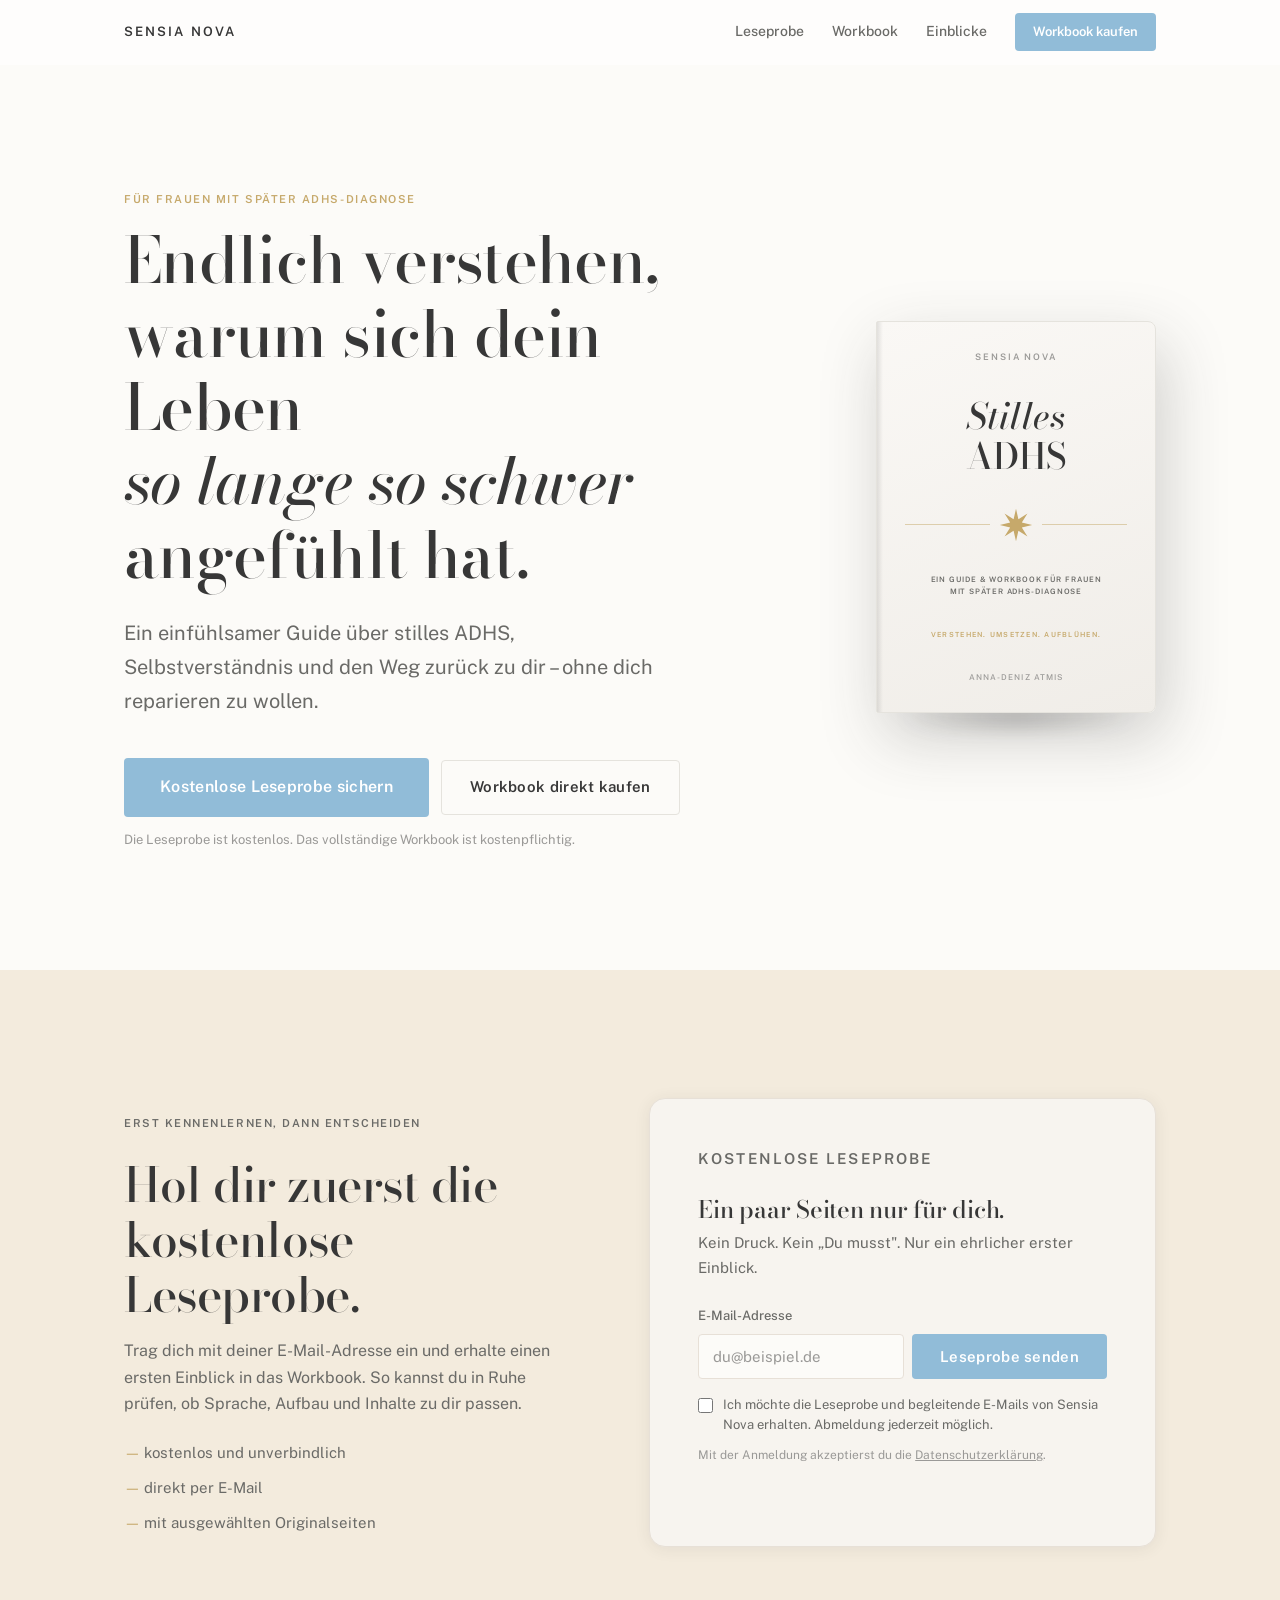
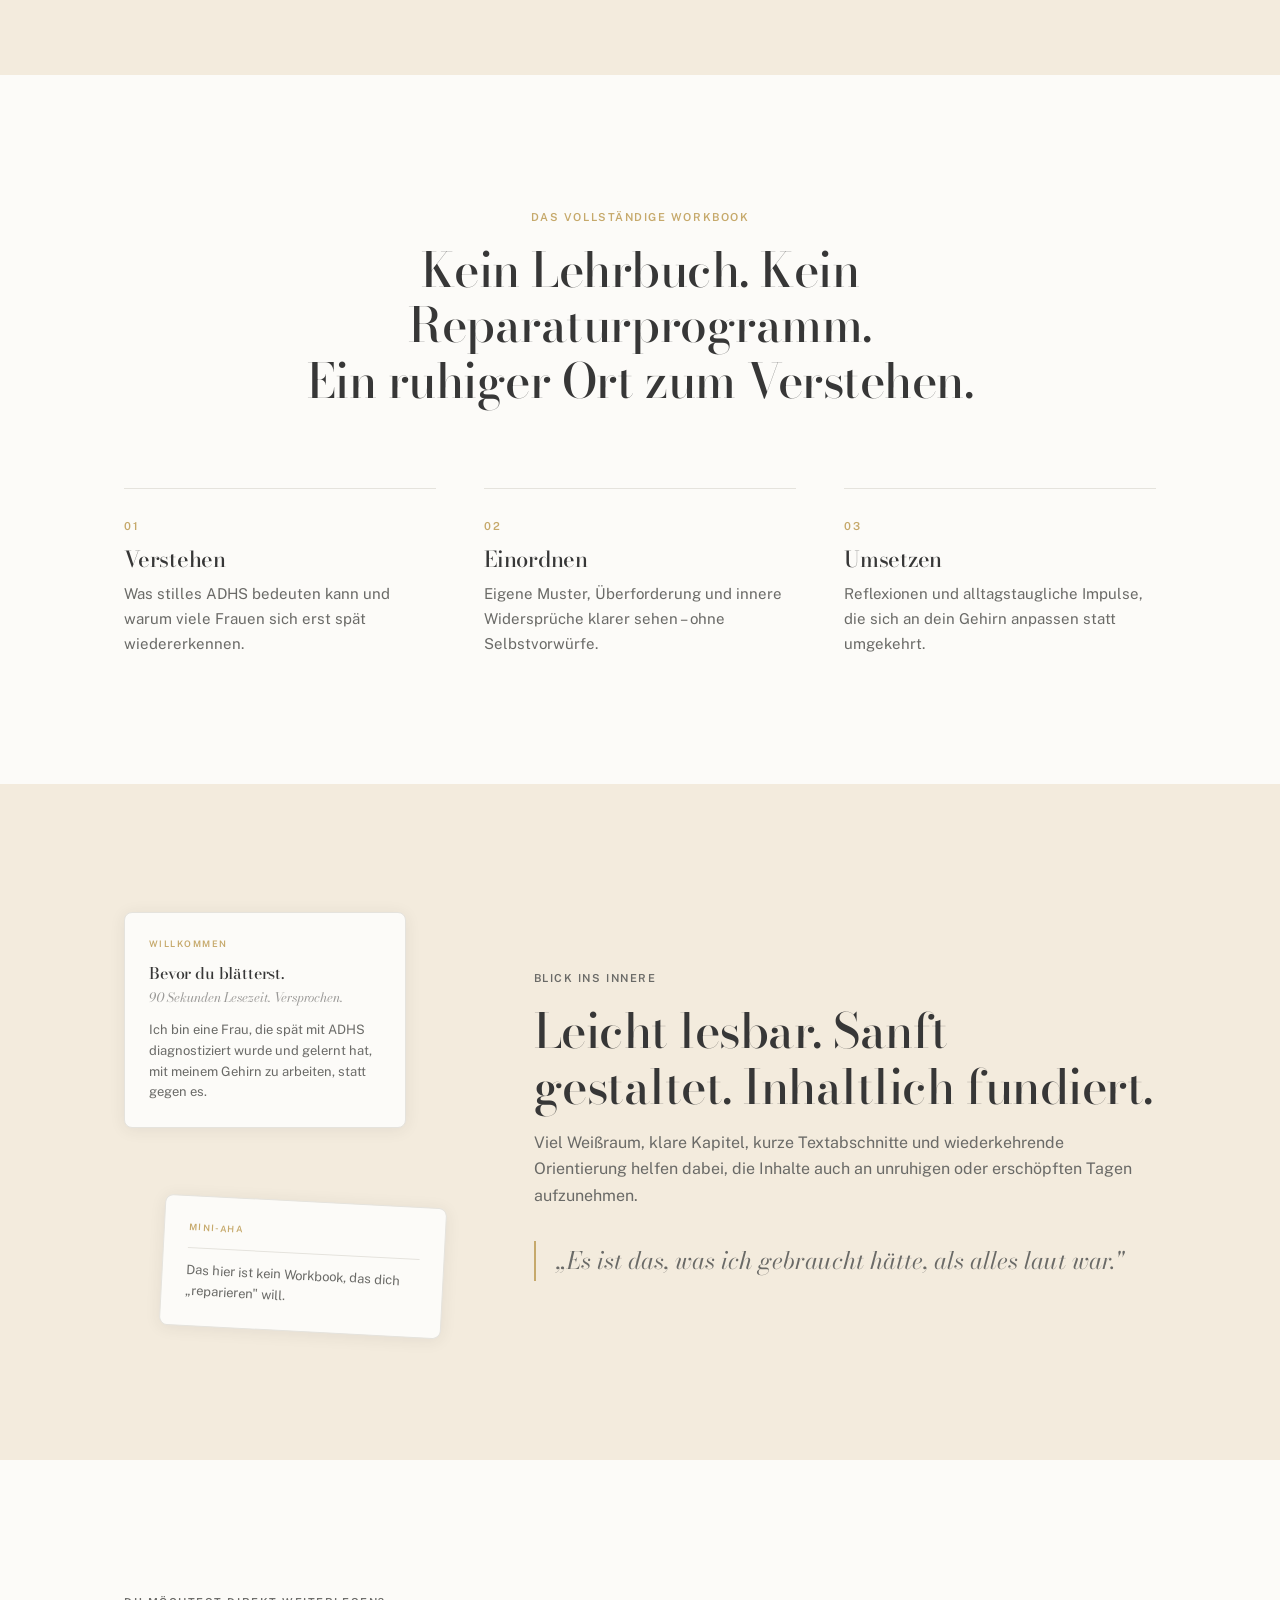
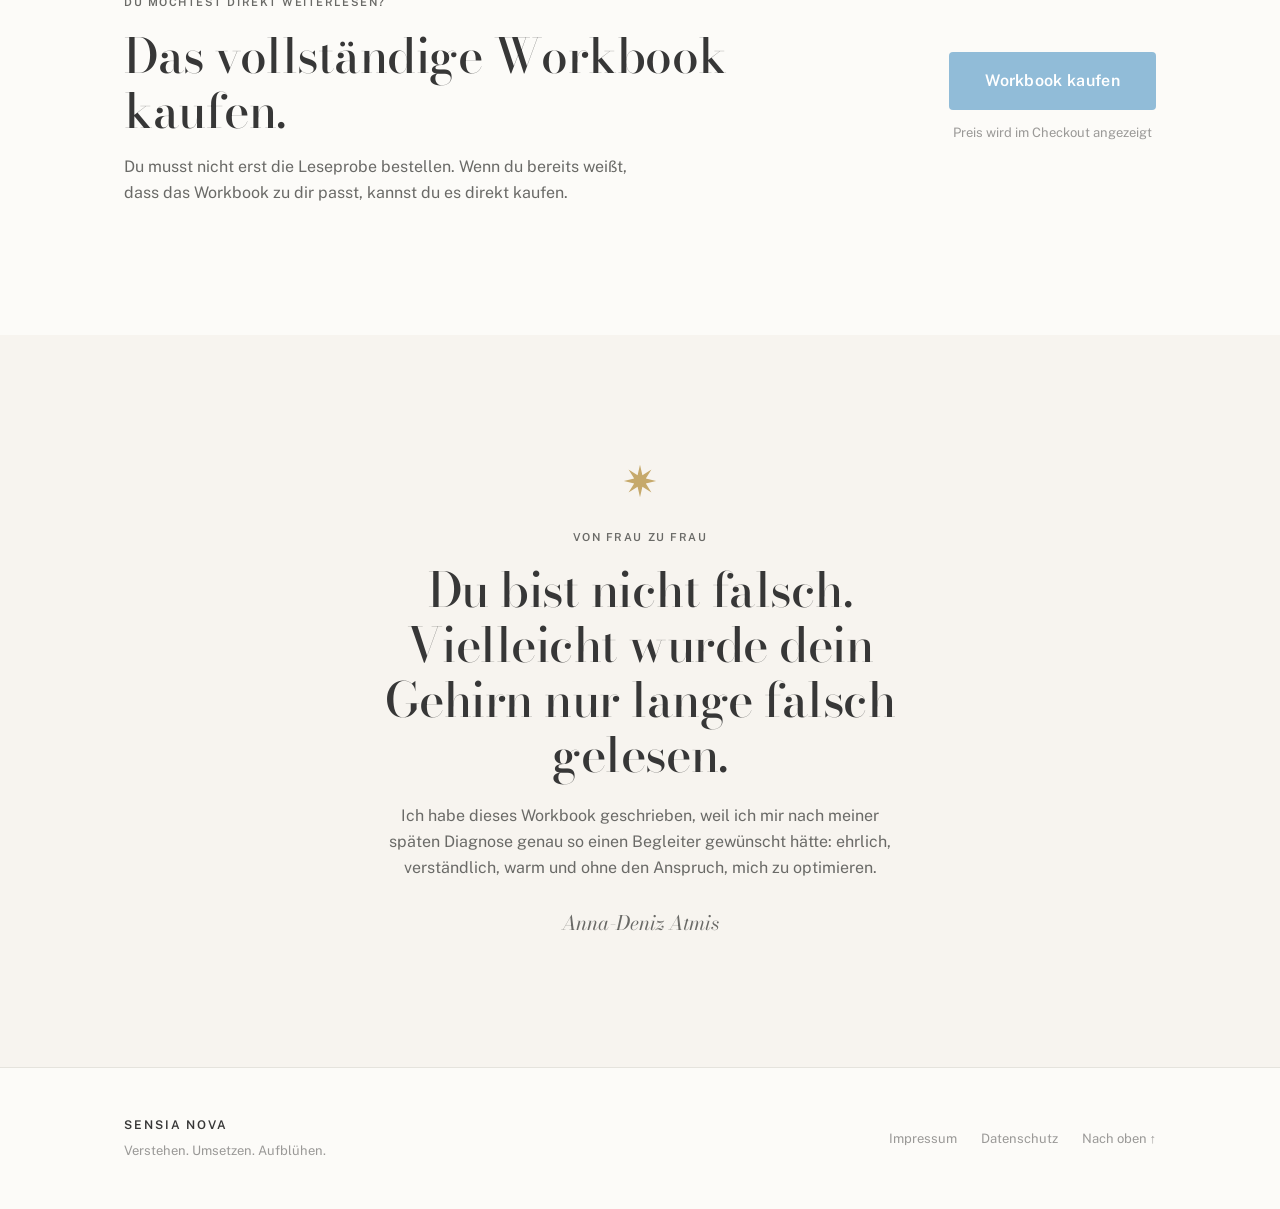
==== commit 9cda9a22: "Apply Sensia Nova Design System v2 colors and typography Replaces DM Sans + Playfair Display with th" ====
--- a/index.html
+++ b/index.html
@@ -7,7 +7,7 @@
   <title>Stilles ADHS | Sensia Nova</title>
   <link rel="preconnect" href="https://fonts.googleapis.com">
   <link rel="preconnect" href="https://fonts.gstatic.com" crossorigin>
-  <link href="https://fonts.googleapis.com/css2?family=DM+Sans:opsz,wght@9..40,400;9..40,500;9..40,600&family=Playfair+Display:ital,wght@0,500;1,400&display=swap" rel="stylesheet">
+  <link href="https://fonts.googleapis.com/css2?family=Bodoni+Moda:ital,opsz,wght@0,6..96,400;0,6..96,500;1,6..96,400&family=Public+Sans:wght@400;500;600&display=swap" rel="stylesheet">
   <link rel="stylesheet" href="styles.css">
 </head>
 <body>
--- a/styles.css
+++ b/styles.css
@@ -1,24 +1,33 @@
 /* ============================================================
    SENSIA NOVA – Landing Page Styles
-   Fonts: DM Sans (body) + Playfair Display (headings/display)
+   Design System v2: Bodoni Moda (display) + Public Sans (body)
    ============================================================ */
 
 /* ---------- Reset & Base ---------- */
 *, *::before, *::after { box-sizing: border-box; margin: 0; padding: 0; }
 
 :root {
-  --white:      #FEFDFC;
-  --stone-100:  #F5F3EF;
-  --stone-200:  #ECEAE5;
-  --stone-400:  #C5C0B5;
-  --gold:       #C9AE74;
-  --blue:       #A9CCE4;
-  --text:       #303030;
-  --text-2:     #686868;
-  --text-3:     #8A8985;
-
-  --body:    'DM Sans', system-ui, sans-serif;
-  --display: 'Playfair Display', Georgia, serif;
+  /* Neutrals */
+  --white:      #FCFBF8;
+  --stone-100:  #F7F4EF;
+  --stone-200:  #E5E3DD;
+  --stone-400:  #C5BFB5;
+  --sand:       #F3EBDD;
+  --line:       #E7E0D7;
+
+  /* Accents */
+  --gold:       #C6A96B;
+  --blue:       #BFD9EA;
+  --blue-btn:   #91BCD8;
+  --olive:      #C8D1C5;
+
+  /* Text */
+  --text:       #373737;
+  --text-2:     #6A6A67;
+  --text-3:     #9A9997;
+
+  --body:    'Public Sans', 'Suisse International', 'Neue Haas Grotesk', Arial, sans-serif;
+  --display: 'Bodoni Moda', 'Canela', 'IvyPresto', 'Noe Display', Georgia, serif;
 
   --max-w: 1160px;
   --shell-px: clamp(20px, 5vw, 80px);
@@ -146,22 +155,22 @@
 }
 
 .button-primary {
-  background: var(--text);
-  color: var(--white);
+  background: var(--blue-btn);
+  color: #fff;
 }
 .button-primary:hover {
-  background: #1a1a1a;
-  box-shadow: 0 4px 20px rgba(48,48,48,.25);
+  background: #7aaec9;
+  box-shadow: 0 4px 20px rgba(145,188,216,.35);
   transform: translateY(-1px);
 }
 
 .button-secondary {
   background: transparent;
   color: var(--text);
-  border: 1.5px solid var(--stone-400);
+  border: 1.5px solid var(--stone-200);
 }
 .button-secondary:hover {
-  border-color: var(--text);
+  border-color: var(--text-2);
   background: var(--stone-100);
 }
 
@@ -218,17 +227,16 @@
 }
 .site-nav a:hover { color: var(--text); }
 .site-nav .nav-buy {
-  color: var(--text);
-  border: 1.5px solid var(--stone-400);
+  color: #fff;
+  background: var(--blue-btn);
   border-radius: var(--radius-sm);
   padding: 8px 18px;
   font-size: 13px;
   font-weight: 600;
-  transition: border-color var(--transition), background var(--transition);
+  transition: background var(--transition);
 }
 .site-nav .nav-buy:hover {
-  border-color: var(--text);
-  background: var(--stone-100);
+  background: #7aaec9;
 }
 
 /* Hamburger */
@@ -376,7 +384,7 @@
 
 /* ---------- Sample / Leseprobe ---------- */
 .sample-section {
-  background: var(--stone-100);
+  background: var(--sand);
   padding-block: var(--section-py);
 }
 
@@ -410,8 +418,8 @@
 }
 
 .signup-card {
-  background: var(--white);
-  border: 1px solid var(--stone-200);
+  background: var(--stone-100);
+  border: 1px solid var(--line);
   border-radius: var(--radius-lg);
   padding: clamp(24px, 4vw, 48px);
   box-shadow: var(--shadow-card);
@@ -456,7 +464,7 @@
   font-size: 15px;
   color: var(--text);
   background: var(--white);
-  border: 1.5px solid var(--stone-200);
+  border: 1.5px solid var(--line);
   border-radius: var(--radius-sm);
   padding: 12px 14px;
   outline: none;
@@ -545,7 +553,7 @@
 
 /* ---------- Preview / Inhalt section ---------- */
 .preview-section {
-  background: var(--stone-100);
+  background: var(--sand);
   padding-block: var(--section-py);
 }
 
@@ -645,6 +653,7 @@
   background: var(--stone-100);
   padding-block: var(--section-py);
 }
+
 
 .narrow {
   max-width: 640px;
